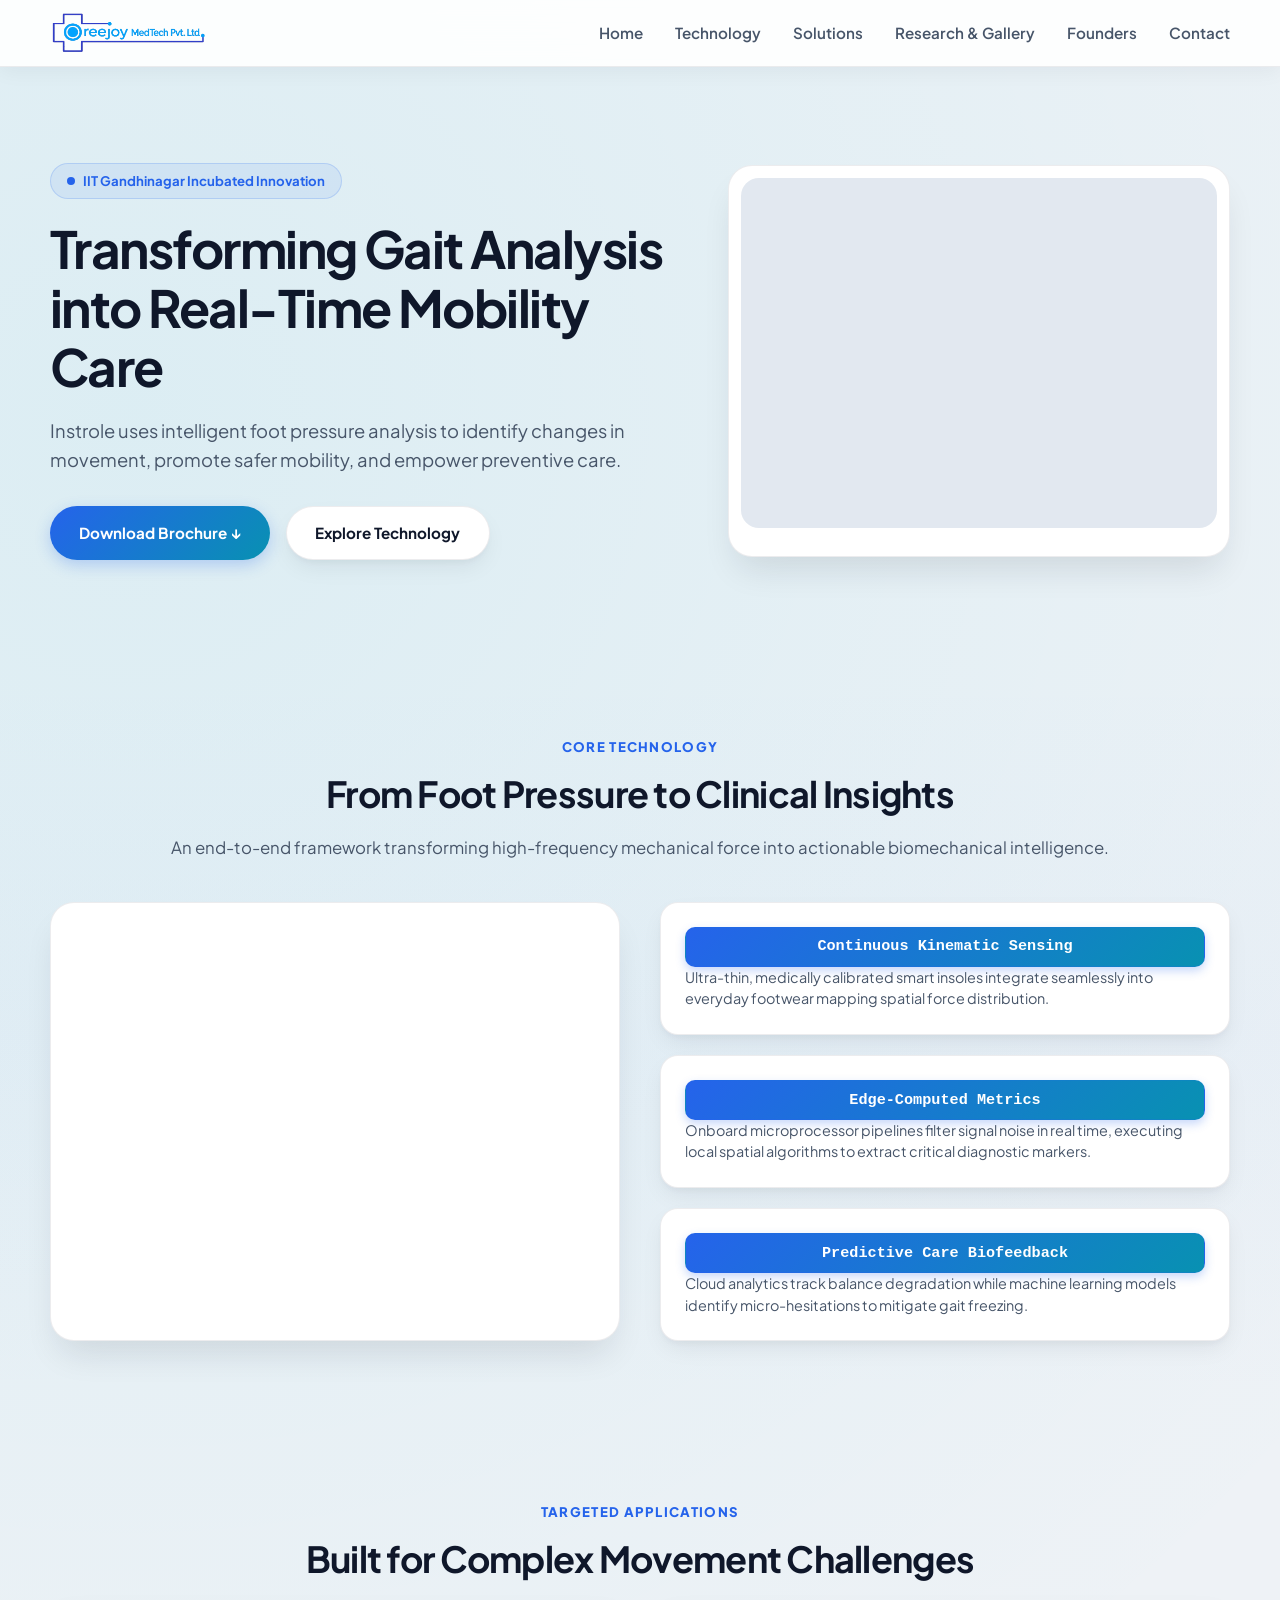
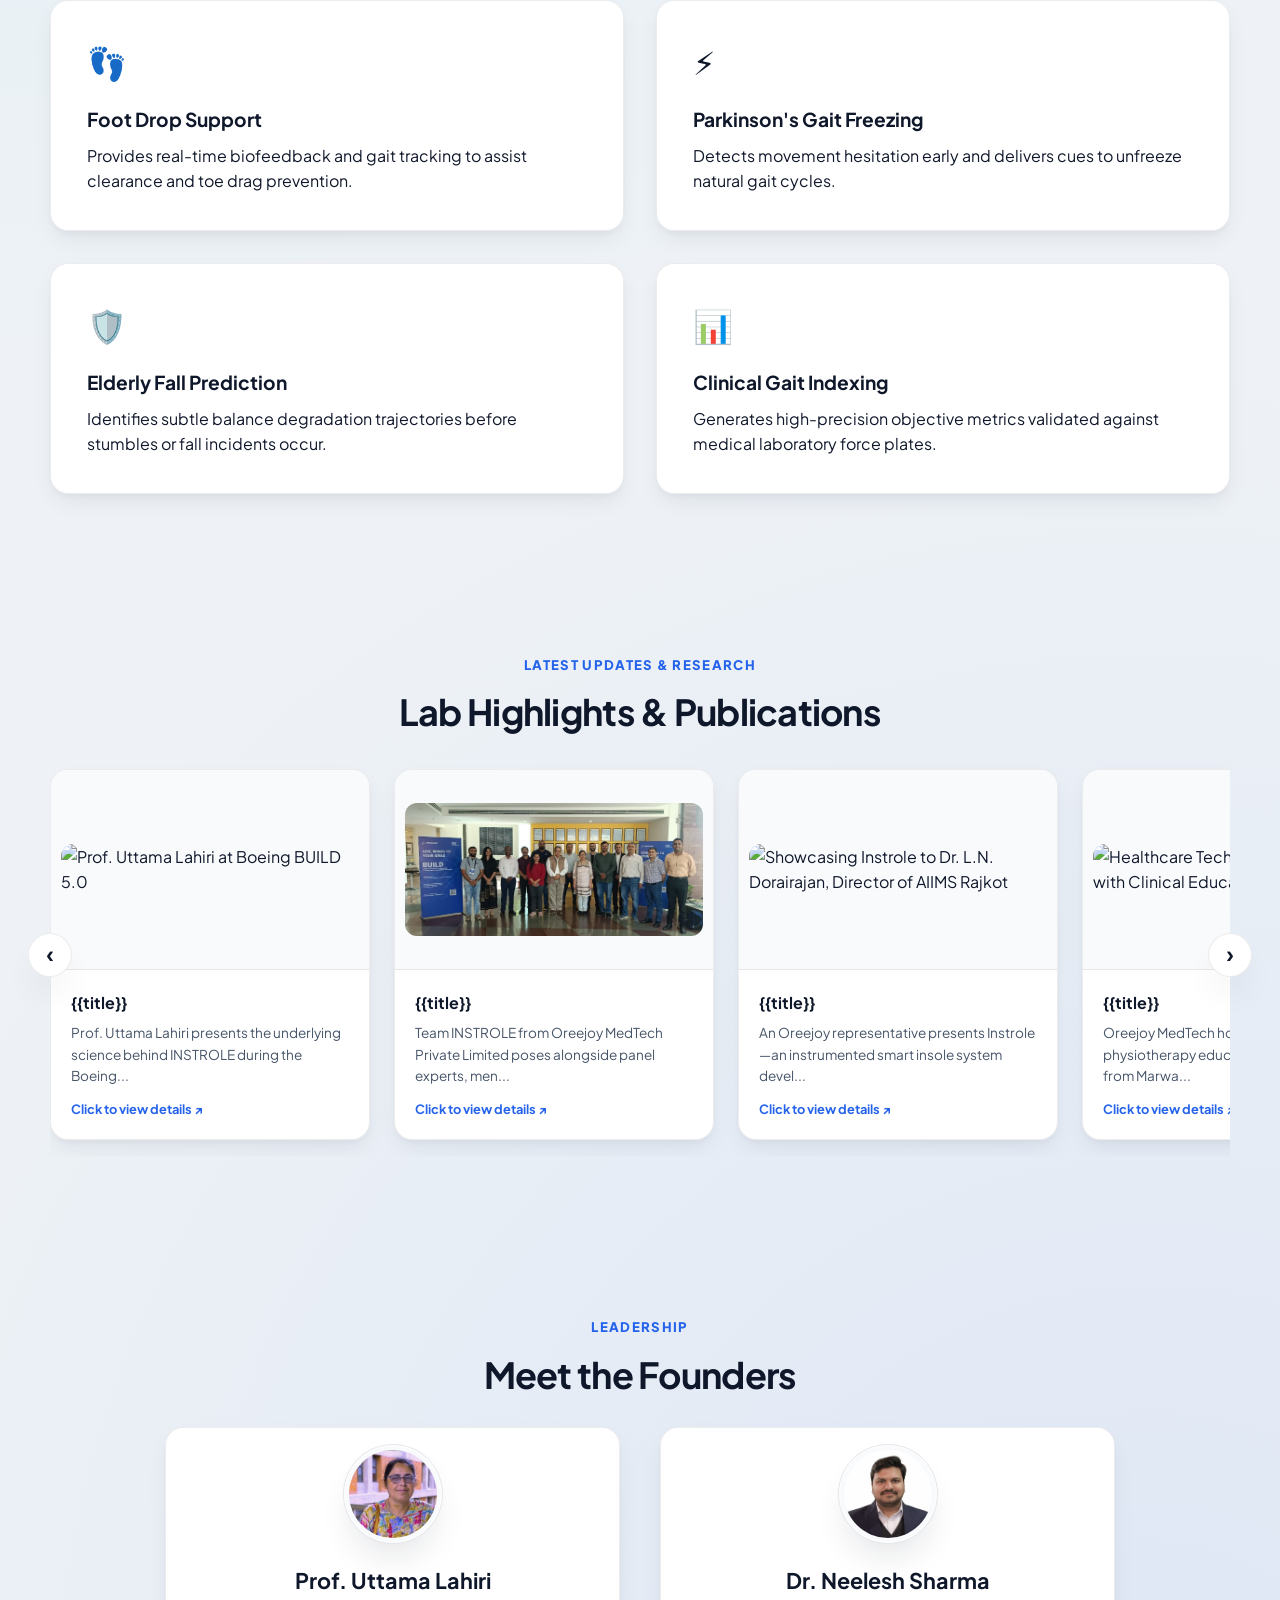
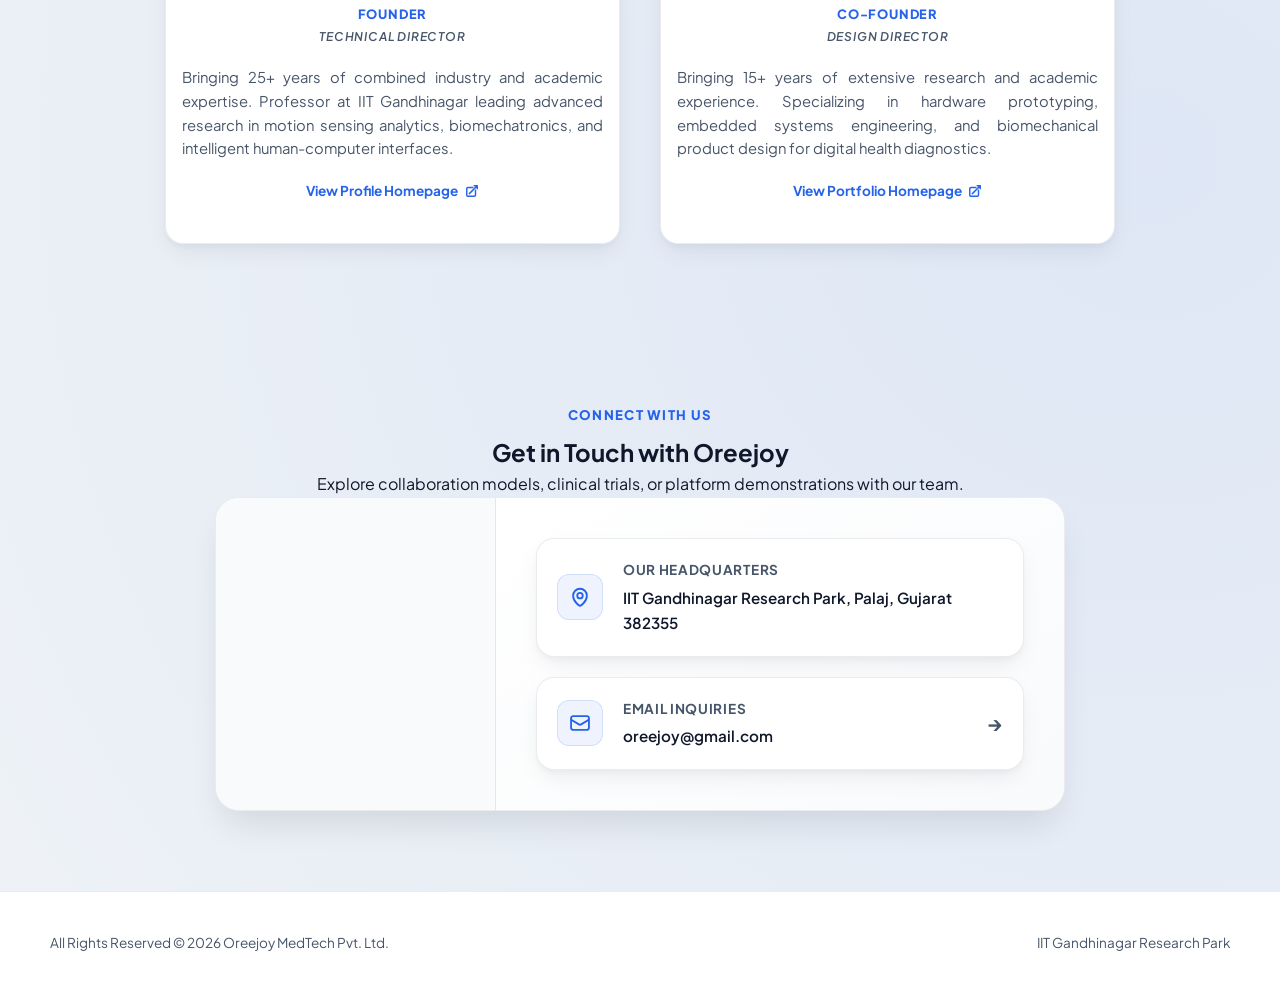
==== index.html @ 22fc9342 "Update index.html" ====
<!DOCTYPE html>
<html lang="en">
<head>
  <meta charset="UTF-8">
  <meta name="viewport" content="width=device-width, initial-scale=1.0">
  <title>Oreejoy | Instrole Gait Intelligence</title>
  <link rel="preconnect" href="https://fonts.googleapis.com">
  <link rel="preconnect" href="https://fonts.gstatic.com" crossorigin>
  <link href="https://fonts.googleapis.com/css2?family=Plus+Jakarta+Sans:wght@400;500;600;700;800&display=swap" rel="stylesheet">
  <link rel="stylesheet" href="styles.css">
</head>
<body>

  <!-- Header Section -->
<!-- Header Section -->
  <header class="site-header">
    <div class="container header-inner">
      <a href="#home" class="brand">
        <img src="assets/logo.png" alt="Oreejoy Logo" class="brand-logo">
      </a>
      
      <!-- Mobile Toggle Burger Button -->
      <button class="mobile-toggle" id="mobileMenuBtn" aria-label="Toggle Menu" aria-expanded="false" aria-controls="siteNav">
        <svg xmlns="http://www.w3.org/2000/svg" fill="none" viewBox="0 0 24 24" stroke="currentColor" stroke-width="2">
          <path stroke-linecap="round" stroke-linejoin="round" d="M4 6h16M4 12h16M4 18h16" />
        </svg>
      </button>

      <nav class="site-nav" id="siteNav" role="navigation" aria-label="Primary Navigation">
        <a href="#home">Home</a>
        <a href="#technology">Technology</a>
        <a href="#solutions">Solutions</a>
        <a href="#updates">Research & Gallery</a>
        <a href="#team">Founders</a>
        <a href="#contact">Contact</a>
      </nav>
    </div>
  </header>

  <!-- Mobile nav overlay (toggled via JS) -->
  <div class="mobile-nav-overlay" id="mobileNavOverlay" aria-hidden="true"></div>

  <main>
    <!-- Hero Section -->
    <section class="hero" id="home">
      <div class="container hero-grid">
        <div class="hero-copy">
          <div class="badge-pill">
            <span class="badge-dot"></span>
            IIT Gandhinagar Incubated Innovation
          </div>
          <h1>Transforming Gait Analysis into Real-Time Mobility Care</h1>
          <p class="hero-lead">Instrole uses intelligent foot pressure analysis to identify changes in movement, promote safer mobility, and empower preventive care.</p>
          
          <div class="hero-actions">
            <a href="doc.pdf" download class="button primary">Download Brochure ↓</a>
            <a href="#technology" class="button outline">Explore Technology</a>
          </div>
        </div>

        <!-- Dynamic Photo Rotator Viewport Container -->
        <div class="hero-media">
          <div class="photo-frame">
            <div class="photo-scroll" id="heroContainer">
              <!-- Components/photo-card.html will inject dynamically here -->
            </div>
            <div class="rotator-dots" id="rotatorDots"></div>
          </div>
        </div>
      </div>
    </section>

<!-- How It Works Section -->
<section class="section workflow-section" id="technology">
  <div class="container">
    <div class="section-header text-center">
      <span class="section-tag">Core Technology</span>
      <h2>From Foot Pressure to Clinical Insights</h2>
      <p class="section-lead">An end-to-end framework transforming high-frequency mechanical force into actionable biomechanical intelligence.</p>
    </div>

    <!-- Redesigned Grid to encompass both Video and Workflow Steps -->
    <div class="tech-showcase-grid">
      
      <!-- Left Column: Video Frame Container -->
      <div class="tech-video-frame">
        <video autoplay loop muted playsinline poster="assets/video-poster.jpg">
          <source src="assets/instrole-demo.mp4" type="video/mp4">
          Your browser does not support the video tag.
        </video>
      </div>

      <!-- Right Column: Clean Stacked Step Items -->
      <div class="workflow-stack">
        
        <!-- Step 1 -->
        <div class="workflow-card">
          <div class="workflow-visual-wrap">
            <div class="workflow-badge">Continuous Kinematic Sensing</div>
          </div>
          <div class="workflow-content">
            <p>Ultra-thin, medically calibrated smart insoles integrate seamlessly into everyday footwear mapping spatial force distribution.</p>
          </div>
        </div>

        <!-- Step 2 -->
        <div class="workflow-card">
          <div class="workflow-visual-wrap">
            <div class="workflow-badge">Edge-Computed Metrics</div>
          </div>
          <div class="workflow-content">
            <p>Onboard microprocessor pipelines filter signal noise in real time, executing local spatial algorithms to extract critical diagnostic markers.</p>
          </div>
        </div>

        <!-- Step 3 -->
        <div class="workflow-card">
          <div class="workflow-visual-wrap">
            <div class="workflow-badge">Predictive Care Biofeedback</div>
          </div>
          <div class="workflow-content">
            <p>Cloud analytics track balance degradation while machine learning models identify micro-hesitations to mitigate gait freezing.</p>
          </div>
        </div>

      </div>
    </div>
  </div>
</section>

    <!-- Solutions Grid -->
    <section class="section" id="solutions">
      <div class="container">
        <div class="section-header text-center">
          <span class="section-tag">Targeted Applications</span>
          <h2>Built for Complex Movement Challenges</h2>
        </div>
        <div class="solutions-grid">
          <div class="solution-card">
            <div class="icon-box">👣</div>
            <h3>Foot Drop Support</h3>
            <p>Provides real-time biofeedback and gait tracking to assist clearance and toe drag prevention.</p>
          </div>
          <div class="solution-card">
            <div class="icon-box">⚡</div>
            <h3>Parkinson's Gait Freezing</h3>
            <p>Detects movement hesitation early and delivers cues to unfreeze natural gait cycles.</p>
          </div>
          <div class="solution-card">
            <div class="icon-box">🛡️</div>
            <h3>Elderly Fall Prediction</h3>
            <p>Identifies subtle balance degradation trajectories before stumbles or fall incidents occur.</p>
          </div>
          <div class="solution-card">
            <div class="icon-box">📊</div>
            <h3>Clinical Gait Indexing</h3>
            <p>Generates high-precision objective metrics validated against medical laboratory force plates.</p>
          </div>
        </div>
      </div>
    </section>

    <!-- 4. Horizontally Scrollable Publications Gallery Section -->
    <section class="section" id="updates">
      <div class="container">
        <div class="section-header text-center">
          <span class="section-tag">Latest Updates & Research</span>
          <h2>Lab Highlights & Publications</h2>
        </div>

        <div class="gallery-wrapper">
          <button class="scroll-btn prev-btn" id="scrollPrev" aria-label="Scroll Left">‹</button>
          <div class="gallery-scroll-container" id="galleryContainer">
            <!-- Components/gallery-card.html will inject dynamically here -->
          </div>
          <button class="scroll-btn next-btn" id="scrollNext" aria-label="Scroll Right">›</button>
        </div>
      </div>
    </section>
    
    <!-- Founders Section (Static & Left Paragraph Justified Layout) -->
    <section class="section" id="team">
      <div class="container">
        <div class="section-header text-center">
          <span class="section-tag">Leadership</span>
          <h2>Meet the Founders</h2>
        </div>
        
        <div class="team-grid">
          <!-- Prof. Uttama Lahiri Profile -->
          <div class="team-profile-card">
            <div class="profile-main">
              <div class="avatar-frame">
                <img src="assets/founders/founder_1.jpeg" alt="Prof. Uttama Lahiri">
              </div>
              <h3>Prof. Uttama Lahiri</h3>
              <div class="role-group">
                <span class="role-main">Founder</span>
                <span class="role-sub">Technical Director</span>
              </div>
              <p class="bio">Bringing 25+ years of combined industry and academic expertise. Professor at IIT Gandhinagar leading advanced research in motion sensing analytics, biomechatronics, and intelligent human-computer interfaces.</p>
            </div>
            <div class="profile-footer">
              <a href="https://iitgn.ac.in/faculty/ee/fac-uttama" target="_blank" rel="noopener" class="profile-link-btn">
                <span>View Profile Homepage</span>
                <svg xmlns="http://www.w3.org/2000/svg" fill="none" viewBox="0 0 24 24" stroke-width="2.5" stroke="currentColor" class="link-icon">
                  <path stroke-linecap="round" stroke-linejoin="round" d="M13.5 6H5.25A2.25 2.25 0 0 0 3 8.25v10.5A2.25 2.25 0 0 0 5.25 21h10.5A2.25 2.25 0 0 0 18 18.75V10.5m-10.5 6L21 3m0 0h-5.25M21 3v5.25" />
                </svg>
              </a>
            </div>
          </div>

          <!-- Dr. Neelesh Sharma Profile -->
          <div class="team-profile-card">
            <div class="profile-main">
              <div class="avatar-frame">
                <img src="assets/founders/founder_2.jpeg" alt="Dr. Neelesh Sharma">
              </div>
              <h3>Dr. Neelesh Sharma</h3>
              <div class="role-group">
                <span class="role-main">Co-Founder</span>
                <span class="role-sub">Design Director</span>
              </div>
              <p class="bio">Bringing 15+ years of extensive research and academic experience. Specializing in hardware prototyping, embedded systems engineering, and biomechanical product design for digital health diagnostics.</p>
            </div>
            <div class="profile-footer">
              <a href="https://neelesh-ks.github.io/p/" target="_blank" rel="noopener" class="profile-link-btn">
                <span>View Portfolio Homepage</span>
                <svg xmlns="http://www.w3.org/2000/svg" fill="none" viewBox="0 0 24 24" stroke-width="2.5" stroke="currentColor" class="link-icon">
                  <path stroke-linecap="round" stroke-linejoin="round" d="M13.5 6H5.25A2.25 2.25 0 0 0 3 8.25v10.5A2.25 2.25 0 0 0 5.25 21h10.5A2.25 2.25 0 0 0 18 18.75V10.5m-10.5 6L21 3m0 0h-5.25M21 3v5.25" />
                </svg>
              </a>
            </div>
          </div>
        </div>
      </div>
    </section>
  
    <!-- Redesigned Contact Section -->
    <section class="section contact-section" id="contact">
      <div class="container">
        <div class="contact-header text-center">
          <span class="section-tag">Connect With Us</span>
          <h2>Get in Touch with Oreejoy</h2>
          <p class="contact-lead">Explore collaboration models, clinical trials, or platform demonstrations with our team.</p>
        </div>

        <div class="contact-card-redesign">
          <!-- Compact Interactive Map Component -->
          <div class="map-frame-compact">
            <iframe 
              src="https://www.google.com/maps/embed?pb=!1m18!1m12!1m3!1d916.8745812403612!2d72.69039958784848!3d23.21899879999999!2m3!1f0!2f0!3f0!3m2!1i1024!2i768!4f13.1!3m3!1m2!1s0x395c2b0020868837%3A0xa4ac17ff6379c001!2sIIT%20Gandhinagar%20Research%20Park!5e0!3m2!1sen!2sin!4v1710000000000!5m2!1sen!2sin" 
              allowfullscreen="" loading="lazy">
            </iframe>
          </div>

          <!-- Modern Connection Hub -->
          <div class="contact-hub">
            <!-- Location Card Info Group -->
            <div class="modern-chip">
              <div class="chip-icon-box">
                <svg xmlns="http://www.w3.org/2000/svg" fill="none" viewBox="0 0 24 24" stroke-width="2" stroke="currentColor">
                  <path stroke-linecap="round" stroke-linejoin="round" d="M15 10.5a3 3 0 1 1-6 0 3 3 0 0 1 6 0Z" />
                  <path stroke-linecap="round" stroke-linejoin="round" d="M19.5 10.5c0 7.142-7.5 11.25-7.5 11.25S4.5 17.642 4.5 10.5a7.5 7.5 0 1 1 15 0Z" />
                </svg>
              </div>
              <div class="chip-details">
                <strong>Our Headquarters</strong>
                <span>IIT Gandhinagar Research Park, Palaj, Gujarat 382355</span>
              </div>
            </div>

            <!-- Email Link Group -->
            <a href="mailto:oreejoy@gmail.com" class="modern-chip interactive">
              <div class="chip-icon-box">
                <svg xmlns="http://www.w3.org/2000/svg" fill="none" viewBox="0 0 24 24" stroke-width="2" stroke="currentColor">
                  <path stroke-linecap="round" stroke-linejoin="round" d="M21.75 6.75v10.5a2.25 2.25 0 0 1-2.25 2.25h-15a2.25 2.25 0 0 1-2.25-2.25V6.75m19.5 0A2.25 2.25 0 0 0 19.5 4.5h-15a2.25 2.25 0 0 0-2.25 2.25m19.5 0v.243a2.25 2.25 0 0 1-1.07 1.916l-7.5 4.615a2.25 2.25 0 0 1-2.36 0L3.32 8.91a2.25 2.25 0 0 1-1.07-1.916V6.75" />
                </svg>
              </div>
              <div class="chip-details">
                <strong>Email Inquiries</strong>
                <span>oreejoy@gmail.com</span>
              </div>
              <div class="action-arrow">→</div>
            </a>
          </div>
        </div>
      </div>
    </section>
  </main>

  <!-- Universal Floating Window Modal -->
  <div class="modal-overlay" id="galleryModal">
    <div class="modal-card">
      <button class="modal-close" id="modalClose">&times;</button>
      <div class="modal-img-wrapper">
        <img id="modalImg" src="" alt="Detail Image">
      </div>
      <div class="modal-body">
        <span class="modal-tag" id="modalTag">Highlight</span>
        <h3 id="modalTitle">Title</h3>
        <p id="modalDesc">Detailed description...</p>
      </div>
    </div>
  </div>

  <!-- Footer Section -->
  <footer class="site-footer">
    <div class="container footer-content">
      <p> All Rights Reserved © 2026 Oreejoy MedTech Pvt. Ltd.</p>
      <p>IIT Gandhinagar Research Park</p>
    </div>
  </footer>

  <script src="script.js?v=2"></script>
</body>
</html>
---- styles.css ----
:root {
  --primary: #2563eb;
  --primary-dark: #1d4ed8;
  --accent: #0891b2;
  
  --bg-main: #eef2f6;          
  --surface: #ffffff;          
  --surface-alt: #f8fafc;      
  --surface-border: rgba(15, 23, 42, 0.08); 
  
  --text-dark: #0f172a;
  --text-muted: #475569;
  
  --radius-sm: 12px;
  --radius-md: 18px;
  --radius-lg: 24px;
  
  --shadow-soft: 0 10px 25px -5px rgba(15, 23, 42, 0.08), 0 4px 6px -2px rgba(15, 23, 42, 0.04);
  --shadow-depth: 0 20px 35px -10px rgba(15, 23, 42, 0.12), 0 0 0 1px rgba(255, 255, 255, 0.9) inset;
  --shadow-hover: 0 25px 45px -12px rgba(37, 99, 235, 0.22);
}

* { 
  box-sizing: border-box; 
  margin: 0; 
  padding: 0; 
}

body {
  font-family: 'Plus Jakarta Sans', system-ui, -apple-system, sans-serif;
  background-color: var(--bg-main);
  color: var(--text-dark);
  line-height: 1.6;
  scroll-behavior: smooth;
  background-image: 
    radial-gradient(circle at 10% 10%, rgba(6, 182, 212, 0.08) 0%, transparent 40%),
    radial-gradient(circle at 90% 80%, rgba(37, 99, 235, 0.08) 0%, transparent 40%);
}

.container { 
  width: min(1180px, calc(100% - 3rem)); 
  margin: 0 auto; 
}

/* Header Elements */
.site-header {
  position: sticky; 
  top: 0; 
  z-index: 100;
  background: rgba(255, 255, 255, 0.9);
  backdrop-filter: blur(16px);
  border-bottom: 1px solid var(--surface-border);
  box-shadow: 0 4px 20px rgba(15, 23, 42, 0.05);
}

.header-inner { 
  display: flex; 
  align-items: center; 
  justify-content: space-between; 
  padding: 0.75rem 0; 
}

.brand { 
  display: flex; 
  align-items: center; 
}

.brand-logo { 
  height: 42px; 
  width: auto; 
}

.site-nav { 
  display: flex; 
  gap: 2rem; 
}

.site-nav a { 
  text-decoration: none; 
  color: var(--text-muted); 
  font-weight: 600; 
  font-size: 0.95rem; 
  transition: color 0.2s; 
  padding: 0.5rem 0;
}

.site-nav a:hover { 
  color: var(--primary); 
}

/* Mobile Toggle Button */
.mobile-toggle {
  display: none;
  background: transparent;
  border: none;
  padding: 8px;
  cursor: pointer;
  color: var(--text-dark);
}

/* Mobile nav overlay that dims the page when nav is open */
.mobile-nav-overlay {
  display: none;
}
.mobile-nav-overlay.active {
  display: block;
  position: fixed;
  inset: 0;
  background: rgba(15, 23, 42, 0.45);
  z-index: 1400;
}

/* Mobile nav open state */
.site-nav.mobile-open {
  display: flex !important;
  flex-direction: column;
  position: fixed;
  top: 0;
  right: 0;
  height: 100vh;
  width: min(420px, 86%);
  background: var(--surface);
  padding: 2.5rem 1.5rem;
  gap: 1rem;
  box-shadow: 0 30px 60px rgba(0,0,0,0.18);
  z-index: 1500;
}

/* Make nav links large and tappable in mobile open state */
.site-nav.mobile-open a { 
  font-size: 1.05rem; 
  padding: 0.6rem 0; 
}

/* Buttons */
.button {
  display: inline-flex; 
  align-items: center; 
  justify-content: center; 
  gap: 0.5rem;
  padding: 0.85rem 1.8rem; 
  border-radius: 99px; 
  font-weight: 700; 
  font-size: 0.95rem;
  text-decoration: none; 
  transition: all 0.25s ease; 
  cursor: pointer; 
  border: none;
}

.button.primary { 
  background: linear-gradient(135deg, var(--primary), var(--accent)); 
  color: #fff; 
  box-shadow: 0 5px 15px rgba(37, 99, 235, 0.25); 
}

.button.primary:hover { 
  transform: translateY(-2px); 
  box-shadow: 0 14px 30px rgba(37, 99, 235, 0.35); 
}

.button.outline { 
  background: var(--surface); 
  border: 1px solid var(--surface-border); 
  color: var(--text-dark); 
  box-shadow: var(--shadow-soft); 
}

.button.outline:hover { 
  border-color: var(--primary); 
  transform: translateY(-2px); 
}

/* Hero Section */
.hero { 
  padding: 6rem 0; 
}

.hero-grid { 
  display: grid; 
  grid-template-columns: 1.1fr 0.9fr; 
  gap: 4rem; 
  align-items: center; 
}

.badge-pill {
  display: inline-flex; 
  align-items: center; 
  gap: 0.5rem;
  background: rgba(37, 99, 235, 0.08); 
  border: 1px solid rgba(37, 99, 235, 0.18);
  color: var(--primary); 
  padding: 0.4rem 1rem; 
  border-radius: 99px; 
  font-size: 0.825rem; 
  font-weight: 700; 
  margin-bottom: 1.25rem;
}

.badge-dot { 
  width: 8px; 
  height: 8px; 
  background: var(--primary); 
  border-radius: 50%; 
}

.hero h1 { 
  font-size: clamp(2.4rem, 4vw, 3.6rem); 
  line-height: 1.15; 
  letter-spacing: -0.03em; 
  margin-bottom: 1.25rem; 
}

.hero-lead { 
  font-size: 1.15rem; 
  color: var(--text-muted); 
  margin-bottom: 2rem; 
}

.hero-actions { 
  display: flex; 
  gap: 1rem; 
}

/* Rotator Banner Viewport */
.hero-media { 
  position: relative; 
}

.photo-frame {
  padding: 12px; 
  background: var(--surface);
  border-radius: var(--radius-lg); 
  border: 1px solid var(--surface-border);
  box-shadow: var(--shadow-depth); 
  position: relative;
}

.photo-scroll { 
  height: 350px; 
  position: relative; 
  border-radius: var(--radius-md); 
  overflow: hidden; 
  background: #e2e8f0; 
}

.photo-card { 
  position: absolute; 
  inset: 0; 
  opacity: 0; 
  transition: opacity 0.8s ease; 
  display: flex; 
  align-items: center; 
  justify-content: center; 
  padding: 10px; 
  cursor: pointer; 
  pointer-events: none;
}

.photo-card.active { 
  opacity: 1; 
  pointer-events: auto; 
}

.photo-card img { 
  max-width: 100%; 
  max-height: 100%; 
  object-fit: contain; 
  border-radius: var(--radius-sm); 
  transition: transform 0.3s ease; 
}

.photo-card:hover img { 
  transform: scale(1.02); 
}

.rotator-dots { 
  display: flex; 
  justify-content: center; 
  gap: 0.5rem; 
  margin-top: 1rem; 
}

.rotator-dot {
  width: 10px; 
  height: 10px; 
  border-radius: 50%; 
  background: #94a3b8; 
  cursor: pointer; 
  transition: all 0.3s ease;
}

.rotator-dot.active { 
  background: var(--primary); 
  width: 24px; 
  border-radius: 99px; 
}

/* Global Section Scaffolding */
.section { 
  padding: 5rem 0; 
  scroll-margin-top: 20px; 
}

.section-tag { 
  color: var(--primary); 
  font-size: 0.825rem; 
  font-weight: 800; 
  text-transform: uppercase; 
  letter-spacing: 0.1em; 
  display: block; 
  margin-bottom: 0.5rem; 
}

.section-header h2 { 
  font-size: 2.25rem; 
  letter-spacing: -0.02em; 
  margin-bottom: 0.75rem; 
}

.text-center { 
  text-align: center; 
}

.section-lead {
  margin: 0 auto 2.5rem; 
  color: var(--text-muted);
  font-size: 1.05rem;
}

/* Technology Showcase Workflow Section */
.workflow-section {
  background: linear-gradient(180deg, transparent, rgba(37, 99, 235, 0.02) 50%, transparent);
}

.tech-showcase-grid {
  display: grid;
  grid-template-columns: 1fr 1fr;
  gap: 2.5rem;
  align-items: stretch;
}

.tech-video-frame {
  position: relative;
  width: 100%;
  height: 100%;
  background: var(--surface);
  border: 1px solid var(--surface-border);
  border-radius: var(--radius-lg);
  box-shadow: var(--shadow-depth);
  overflow: hidden;
  padding: 12px; 
}

.tech-video-frame video {
  width: 100%;
  height: 100%;
  object-fit: cover;
  border-radius: var(--radius-md);
  display: block;
}

.workflow-stack {
  display: flex;
  flex-direction: column;
  gap: 1.25rem; 
}

.workflow-card {
  background: var(--surface);
  padding: 1.5rem; 
  border-radius: var(--radius-md);
  border: 1px solid var(--surface-border);
  box-shadow: var(--shadow-soft);

}

.workflow-card:hover {
  transform: translateY(-3px);
  border-color: rgba(37, 99, 235, 0.35);
  box-shadow: 
    0 15px 30px -10px rgba(15, 23, 42, 0.08), 
    0 0 0 1px rgba(37, 99, 235, 0.05) inset;
}

.workflow-badge {
  height: 40px;
  border-radius: 10px;
  background: linear-gradient(135deg, var(--primary), var(--accent));
  border: 1px solid rgba(37, 99, 235, 0.2);
  color: #ffffff;
  display: flex;
  align-items: center;
  justify-content: center;
  font-weight: 800;
  font-size: 0.95rem;
  font-family: monospace, sans-serif;
  flex-shrink: 0;
  box-shadow: 0 4px 10px rgba(37, 99, 235, 0.25);

}

.workflow-card:hover .workflow-badge {
  background: linear-gradient(135deg, var(--primary), var(--accent));
  border-color: transparent;
  box-shadow: 0 4px 10px rgba(37, 99, 235, 0.25);
}

.workflow-content {
  display: flex;
  flex-direction: column;
  gap: 0.35rem;
}

.workflow-card h3 {
  font-size: 1.1rem; 
  font-weight: 700;
  color: var(--text-dark);
  letter-spacing: -0.01em;
}

.workflow-card p {
  font-size: 0.9rem; 
  color: var(--text-muted);
  line-height: 1.5;
}

/* Solutions Grid */
.solutions-grid { 
  display: grid; 
  grid-template-columns: repeat(2, 1fr); 
  gap: 2rem; 
}

.solution-card {
  background: var(--surface); 
  padding: 2.25rem; 
  border-radius: var(--radius-md);
  border: 1px solid var(--surface-border); 
  box-shadow: var(--shadow-soft); 
  transition: all 0.3s ease;
}

.solution-card:hover { 
  transform: translateY(-6px); 
  box-shadow: var(--shadow-hover); 
  border-color: rgba(37, 99, 235, 0.3); 
}

.solution-card h3 {
  margin-bottom: 0.5rem;
  font-size: 1.2rem;
}

.icon-box { 
  font-size: 2rem; 
  margin-bottom: 1rem; 
}

/* Gallery Component */
.gallery-wrapper { 
  position: relative; 
  display: flex; 
  align-items: center; 
}

.gallery-scroll-container {
  display: flex; 
  gap: 1.5rem; 
  overflow-x: auto; 
  padding: 1rem 0.25rem;
  scroll-snap-type: x mandatory; 
  scroll-behavior: smooth; 
  scrollbar-width: none;
}

.gallery-scroll-container::-webkit-scrollbar { 
  display: none; 
}

.scroll-btn {
  position: absolute; 
  top: 50%; 
  transform: translateY(-50%); 
  width: 44px; 
  height: 44px;
  border-radius: 50%; 
  background: var(--surface); 
  border: 1px solid var(--surface-border);
  box-shadow: var(--shadow-depth); 
  color: var(--text-dark); 
  font-size: 1.5rem; 
  font-weight: 700;
  cursor: pointer; 
  z-index: 10; 
  display: flex; 
  align-items: center; 
  justify-content: center; 
  transition: all 0.2s ease;
}

.scroll-btn:hover { 
  background: var(--primary); 
  color: #fff; 
  border-color: var(--primary); 
}

.prev-btn { left: -22px; }
.next-btn { right: -22px; }

.gallery-card {
  min-width: 300px; 
  max-width: 320px; 
  flex: 0 0 auto; 
  scroll-snap-align: start;
  background: var(--surface); 
  border-radius: var(--radius-md); 
  overflow: hidden;
  border: 1px solid var(--surface-border); 
  box-shadow: var(--shadow-soft);
  transition: all 0.3s cubic-bezier(0.16, 1, 0.3, 1); 
  cursor: pointer;
}

.gallery-card:hover { 
  transform: translateY(-6px); 
  box-shadow: var(--shadow-hover); 
  border-color: rgba(37, 99, 235, 0.3); 
}

.gallery-img-container { 
  height: 200px; 
  padding: 10px; 
  background: var(--surface-alt); 
  border-bottom: 1px solid var(--surface-border); 
  display: flex; 
  align-items: center; 
  justify-content: center; 
}

.gallery-img-container img { 
  max-width: 100%; 
  max-height: 100%; 
  object-fit: contain; 
  border-radius: var(--radius-sm); 
}

.gallery-info { 
  padding: 1.25rem; 
}

.gallery-info h4 { 
  font-size: 1rem; 
  margin-bottom: 0.4rem; 
  color: var(--text-dark); 
}

.gallery-info p { 
  font-size: 0.85rem; 
  color: var(--text-muted); 
}

.click-hint { 
  display: block; 
  margin-top: 0.75rem; 
  font-size: 0.8rem; 
  font-weight: 700; 
  color: var(--primary); 
}

/* Modals */
.modal-overlay {
  position: fixed; 
  inset: 0; 
  z-index: 1000; 
  background: rgba(15, 23, 42, 0.6);
  backdrop-filter: blur(8px); 
  display: flex; 
  align-items: center; 
  justify-content: center;
  padding: 1.5rem; 
  opacity: 0; 
  pointer-events: none; 
  transition: opacity 0.3s ease;
}

.modal-overlay.active { 
  opacity: 1; 
  pointer-events: auto; 
}

.modal-card {
  background: var(--surface); 
  border-radius: var(--radius-lg); 
  max-width: 650px; 
  width: 100%;
  border: 1px solid var(--surface-border); 
  box-shadow: 0 30px 60px rgba(0, 0, 0, 0.25);
  overflow: hidden; 
  position: relative; 
  transform: translateY(20px); 
  transition: transform 0.3s cubic-bezier(0.16, 1, 0.3, 1);
}

.modal-overlay.active .modal-card { 
  transform: translateY(0); 
}

.modal-close { 
  position: absolute; 
  top: 1rem; 
  right: 1rem; 
  width: 36px; 
  height: 36px; 
  border-radius: 50%; 
  background: var(--surface-alt); 
  border: 1px solid var(--surface-border); 
  font-size: 1.25rem; 
  cursor: pointer; 
  display: flex; 
  align-items: center; 
  justify-content: center; 
  z-index: 10; 
}

.modal-img-wrapper { 
  height: 300px; 
  background: var(--surface-alt); 
  padding: 1rem; 
  display: flex; 
  align-items: center; 
  justify-content: center; 
  border-bottom: 1px solid var(--surface-border); 
}

.modal-img-wrapper img { 
  max-width: 100%; 
  max-height: 100%; 
  object-fit: contain; 
  border-radius: var(--radius-sm); 
}

.modal-body { 
  padding: 1.75rem; 
}

.modal-body h3 { 
  font-size: 1.4rem; 
  margin-bottom: 0.5rem; 
}

.modal-tag { 
  display: inline-block; 
  background: rgba(37, 99, 235, 0.1); 
  color: var(--primary); 
  font-size: 0.75rem; 
  font-weight: 800; 
  padding: 0.25rem 0.75rem; 
  border-radius: 99px; 
  margin-bottom: 1rem; 
  text-transform: uppercase; 
}

/* Founders / Team Section */
.team-grid { 
  display: grid; 
  grid-template-columns: 1fr 1fr; 
  gap: 2.5rem; 
  margin-top: 1.5rem; 
  max-width: 950px; 
  margin-left: auto; 
  margin-right: auto;
}

.team-profile-card {
  background: var(--surface); 
  border-radius: var(--radius-md); 
  border: 1px solid var(--surface-border); 
  box-shadow: var(--shadow-soft); 
  display: flex; 
  flex-direction: column;
  justify-content: space-between; 
  transition: all 0.3s cubic-bezier(0.16, 1, 0.3, 1); 
  overflow: hidden; 
  height: 100%;
}

.team-profile-card:hover { 
  transform: translateY(-6px); 
  box-shadow: var(--shadow-hover); 
  border-color: rgba(37, 99, 235, 0.3); 
}

.profile-main { 
  padding: 1rem 1rem 1rem; 
  text-align: center; 
  display: flex; 
  flex-direction: column; 
  align-items: center; 
}

.avatar-frame {
  width: 100px; 
  height: 100px; 
  margin: 0 0 1.25rem 0; 
  padding: 5px;
  background: var(--surface-alt); 
  border: 1px solid var(--surface-border); 
  border-radius: 50%; 
  box-shadow: var(--shadow-depth);
}

.avatar-frame img { 
  width: 100%; 
  height: 100%; 
  border-radius: 50%; 
  object-fit: cover; 
}

.profile-main h3 { 
  font-size: 1.35rem; 
  color: var(--text-dark); 
  margin-bottom: 0.35rem; 
  font-weight: 700; 
}

.role-group { 
  display: flex; 
  flex-direction: column; 
  gap: 0.15rem; 
  margin-bottom: 1.25rem; 
  text-transform: uppercase; 
  letter-spacing: 0.05em; 
}

.role-main { 
  color: var(--primary); 
  font-weight: 800; 
  font-size: 0.8rem; 
  display: block; 
}

.role-sub { 
  color: var(--text-muted); 
  font-weight: 600; 
  font-size: 0.75rem; 
  font-style: italic; 
  display: block; 
}

.profile-main .bio { 
  font-size: 0.925rem; 
  color: var(--text-muted); 
  line-height: 1.6; 
  text-align: justify; 
}

.profile-footer { 
  padding: 0 2rem 2.5rem; 
  text-align: center; 
  background: transparent; 
}

.profile-link-btn { 
  display: inline-flex; 
  align-items: center; 
  justify-content: center; 
  gap: 0.4rem; 
  text-decoration: none; 
  font-size: 0.85rem; 
  font-weight: 700; 
  color: var(--primary); 
  transition: color 0.2s ease; 
}

.profile-link-btn:hover { 
  color: var(--primary-dark); 
}

.link-icon { 
  width: 14px; 
  height: 14px; 
  transition: transform 0.2s ease; 
}

.profile-link-btn:hover .link-icon { 
  transform: translate(2px, -2px); 
}

/* Contact Section */
.contact-card-redesign {
  background: var(--surface); 
  border-radius: var(--radius-lg); 
  border: 1px solid var(--surface-border);
  box-shadow: var(--shadow-depth); 
  max-width: 850px; 
  margin: 0 auto; 
  overflow: hidden;
  display: grid; 
  grid-template-columns: 280px 1fr; 
  align-items: stretch; 
}

.map-frame-compact { 
  width: 100%; 
  height: 100%; 
  background: var(--surface-alt); 
  border-right: 1px solid var(--surface-border); 
}

.map-frame-compact iframe { 
  width: 100%; 
  height: 100%; 
  border: none; 
  display: block; 
}

.contact-hub { 
  padding: 2.5rem; 
  display: flex; 
  flex-direction: column; 
  justify-content: center; 
  gap: 1.25rem; 
  background: linear-gradient(145deg, var(--surface), var(--surface-alt)); 
}

.modern-chip { 
  display: flex; 
  align-items: center; 
  gap: 1.25rem; 
  background: var(--surface); 
  border: 1px solid var(--surface-border); 
  padding: 1.25rem; 
  border-radius: var(--radius-md); 
  box-shadow: var(--shadow-soft); 
  text-decoration: none; 
  color: inherit; 
  transition: all 0.3s cubic-bezier(0.16, 1, 0.3, 1); 
}

.modern-chip.interactive:hover { 
  transform: translateY(-4px); 
  border-color: var(--primary); 
  box-shadow: var(--shadow-hover); 
}

.chip-icon-box { 
  width: 46px; 
  height: 46px; 
  border-radius: 12px; 
  background: rgba(37, 99, 235, 0.08); 
  border: 1px solid rgba(37, 99, 235, 0.15); 
  color: var(--primary); 
  display: flex; 
  align-items: center; 
  justify-content: center; 
  flex-shrink: 0; 
}

.chip-icon-box svg { 
  width: 22px; 
  height: 22px; 
}

.chip-details { 
  flex-grow: 1; 
}

.chip-details strong { 
  display: block; 
  font-size: 0.85rem; 
  color: var(--text-muted); 
  text-transform: uppercase; 
  letter-spacing: 0.05em; 
  margin-bottom: 0.25rem; 
}

.chip-details span { 
  font-size: 0.95rem; 
  font-weight: 600; 
  color: var(--text-dark); 
}

.action-arrow { 
  font-size: 1.25rem; 
  color: var(--text-muted); 
  transition: transform 0.25s ease, color 0.25s ease; 
  font-weight: 700; 
}

.modern-chip.interactive:hover .action-arrow { 
  transform: translateX(4px); 
  color: var(--primary); 
}

/* Global Responsive Viewports */
@media (max-width: 991px) {
  .tech-showcase-grid {
    grid-template-columns: 1fr;
    gap: 2rem;
  }
  .tech-video-frame {
    height: 350px;
  }
}

@media (max-width: 950px) {
  .team-grid { 
    grid-template-columns: 1fr; 
    max-width: 480px; 
  }
}

@media (max-width: 900px) {
  .hero-grid, .solutions-grid { 
    grid-template-columns: 1fr; 
  }
  .site-nav { 
    display: none; 
  }
  .contact-card-redesign { 
    grid-template-columns: 1fr; 
  }
  .map-frame-compact { 
    height: 200px; 
    border-right: none; 
    border-bottom: 1px solid var(--surface-border); 
  }
  .contact-hub { 
    padding: 2rem 1.5rem; 
  }
}

/* Footer Section */
.site-footer { 
  padding: 2.5rem 0; 
  border-top: 1px solid var(--surface-border); 
  color: var(--text-muted); 
  font-size: 0.85rem; 
  background: var(--surface); 
}

.footer-content { 
  display: flex; 
  justify-content: space-between; 
}

@media (max-width: 480px) {
  .footer-content { 
    flex-direction: column; 
    text-align: center; 
    gap: 0.5rem; 
  }
}

@media (max-width: 900px) {
  .mobile-toggle { display: block; }
}
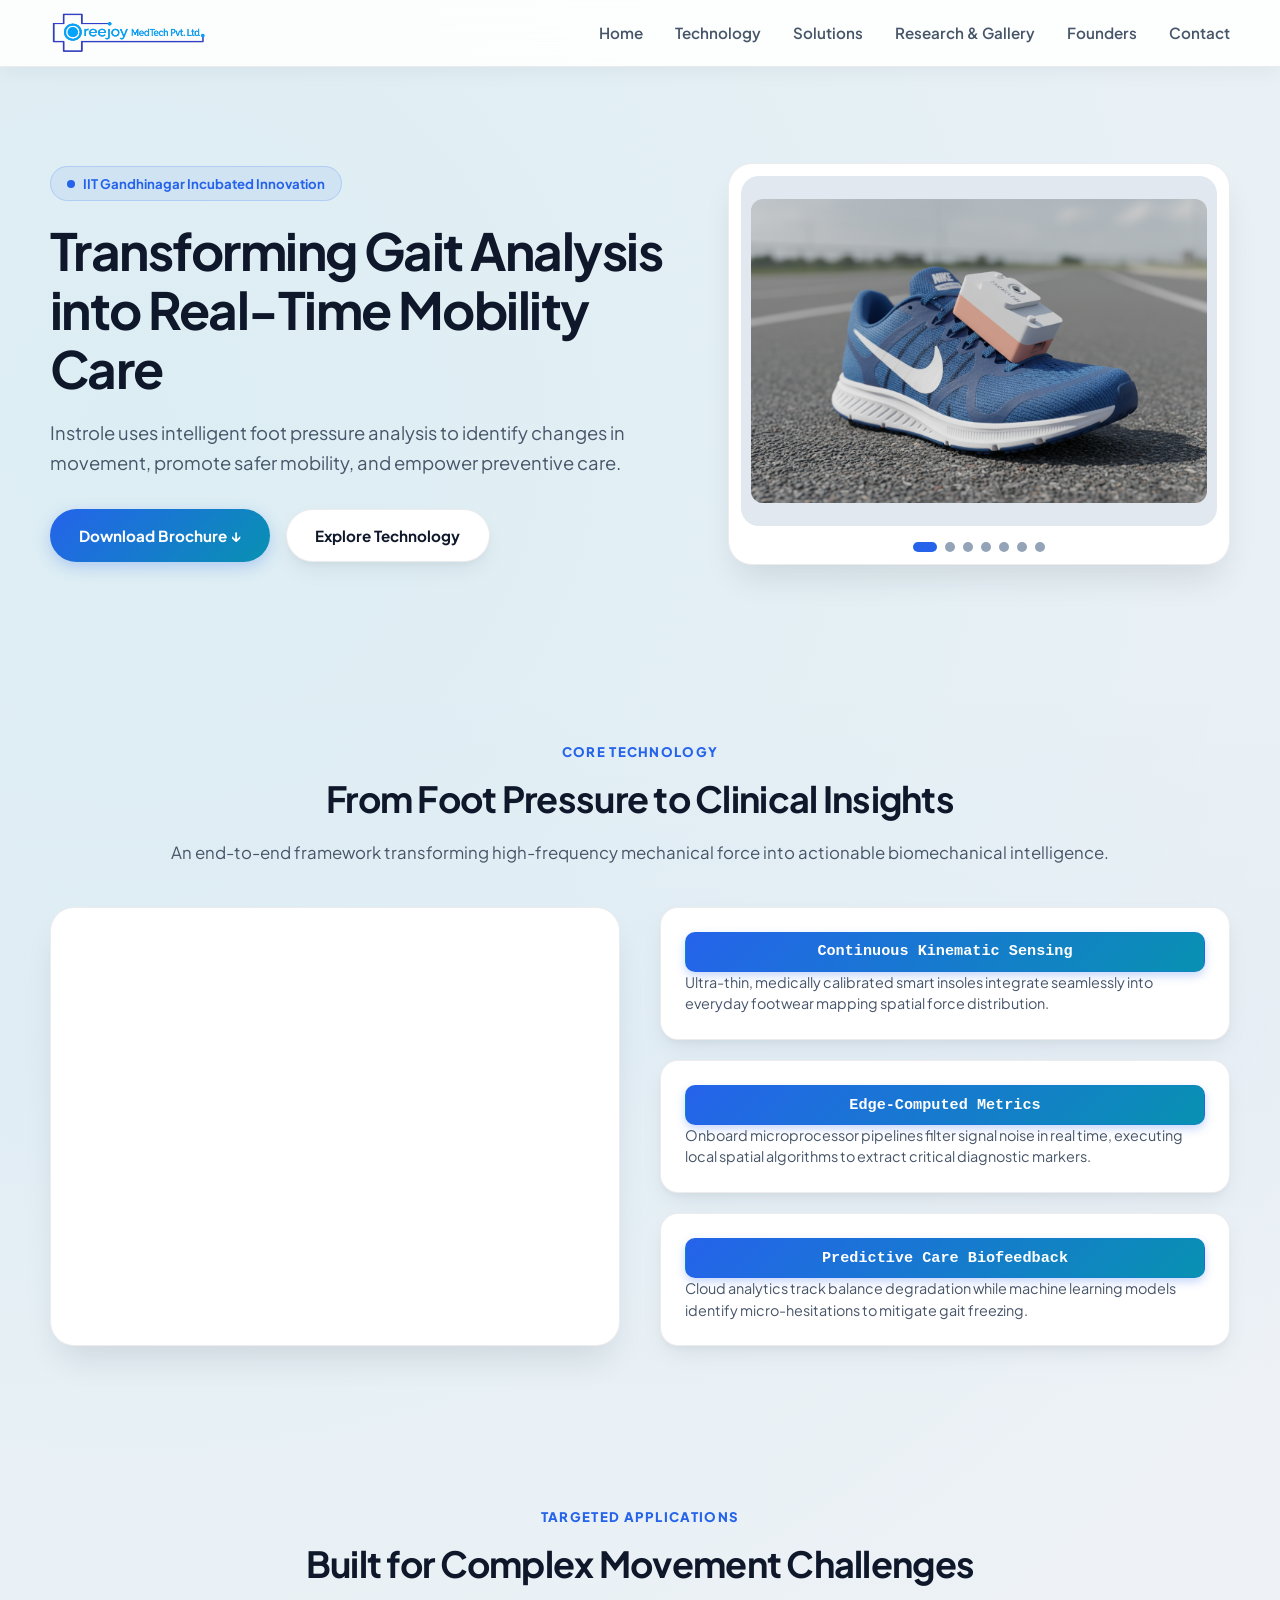
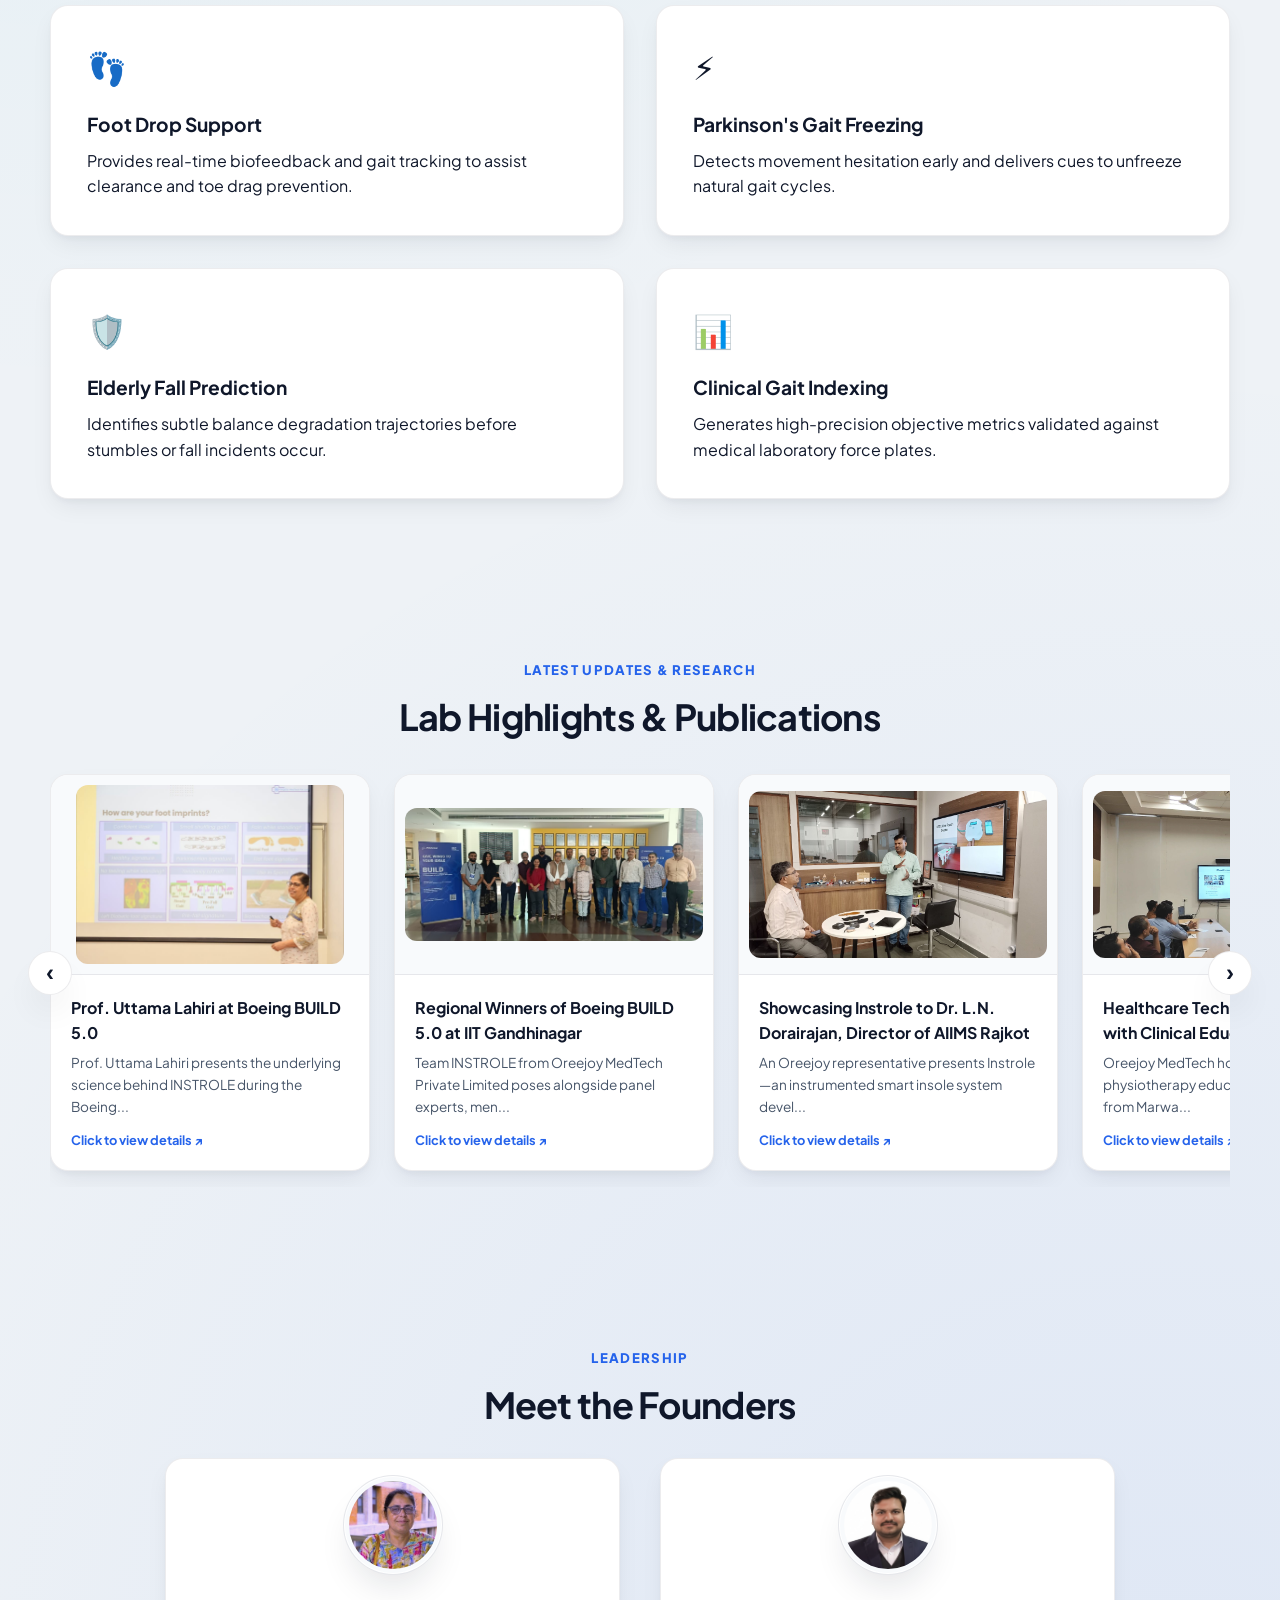
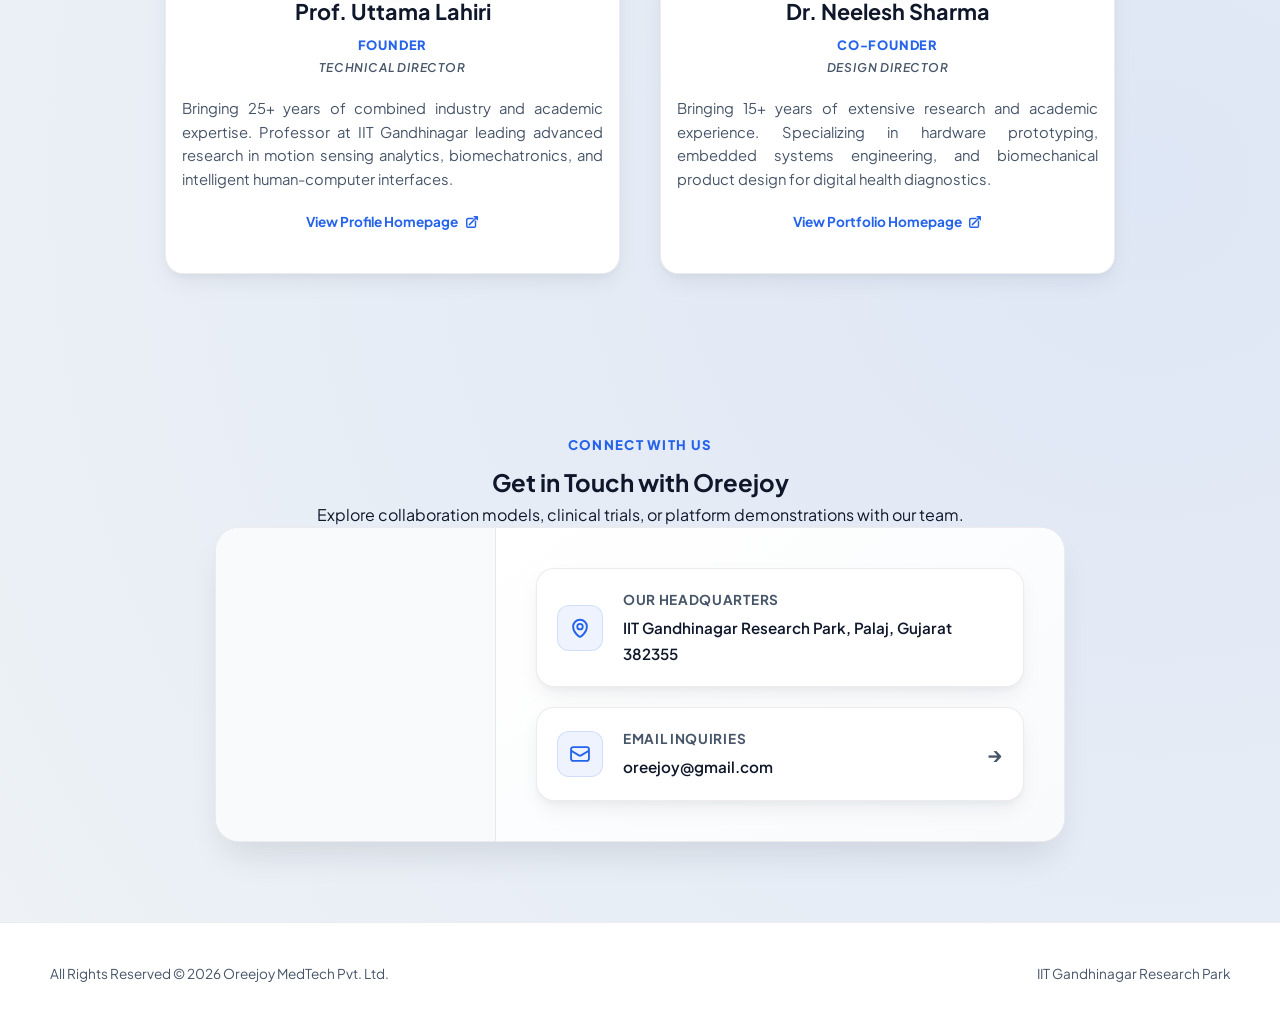
==== commit 427554f2: "Fix gallery title rendering and add cache-busting for dynamic fetches" ====
--- a/index.html
+++ b/index.html
@@ -314,4 +314,4 @@
 
   <script src="script.js?v=2"></script>
 </body>
-</html>
+</html>
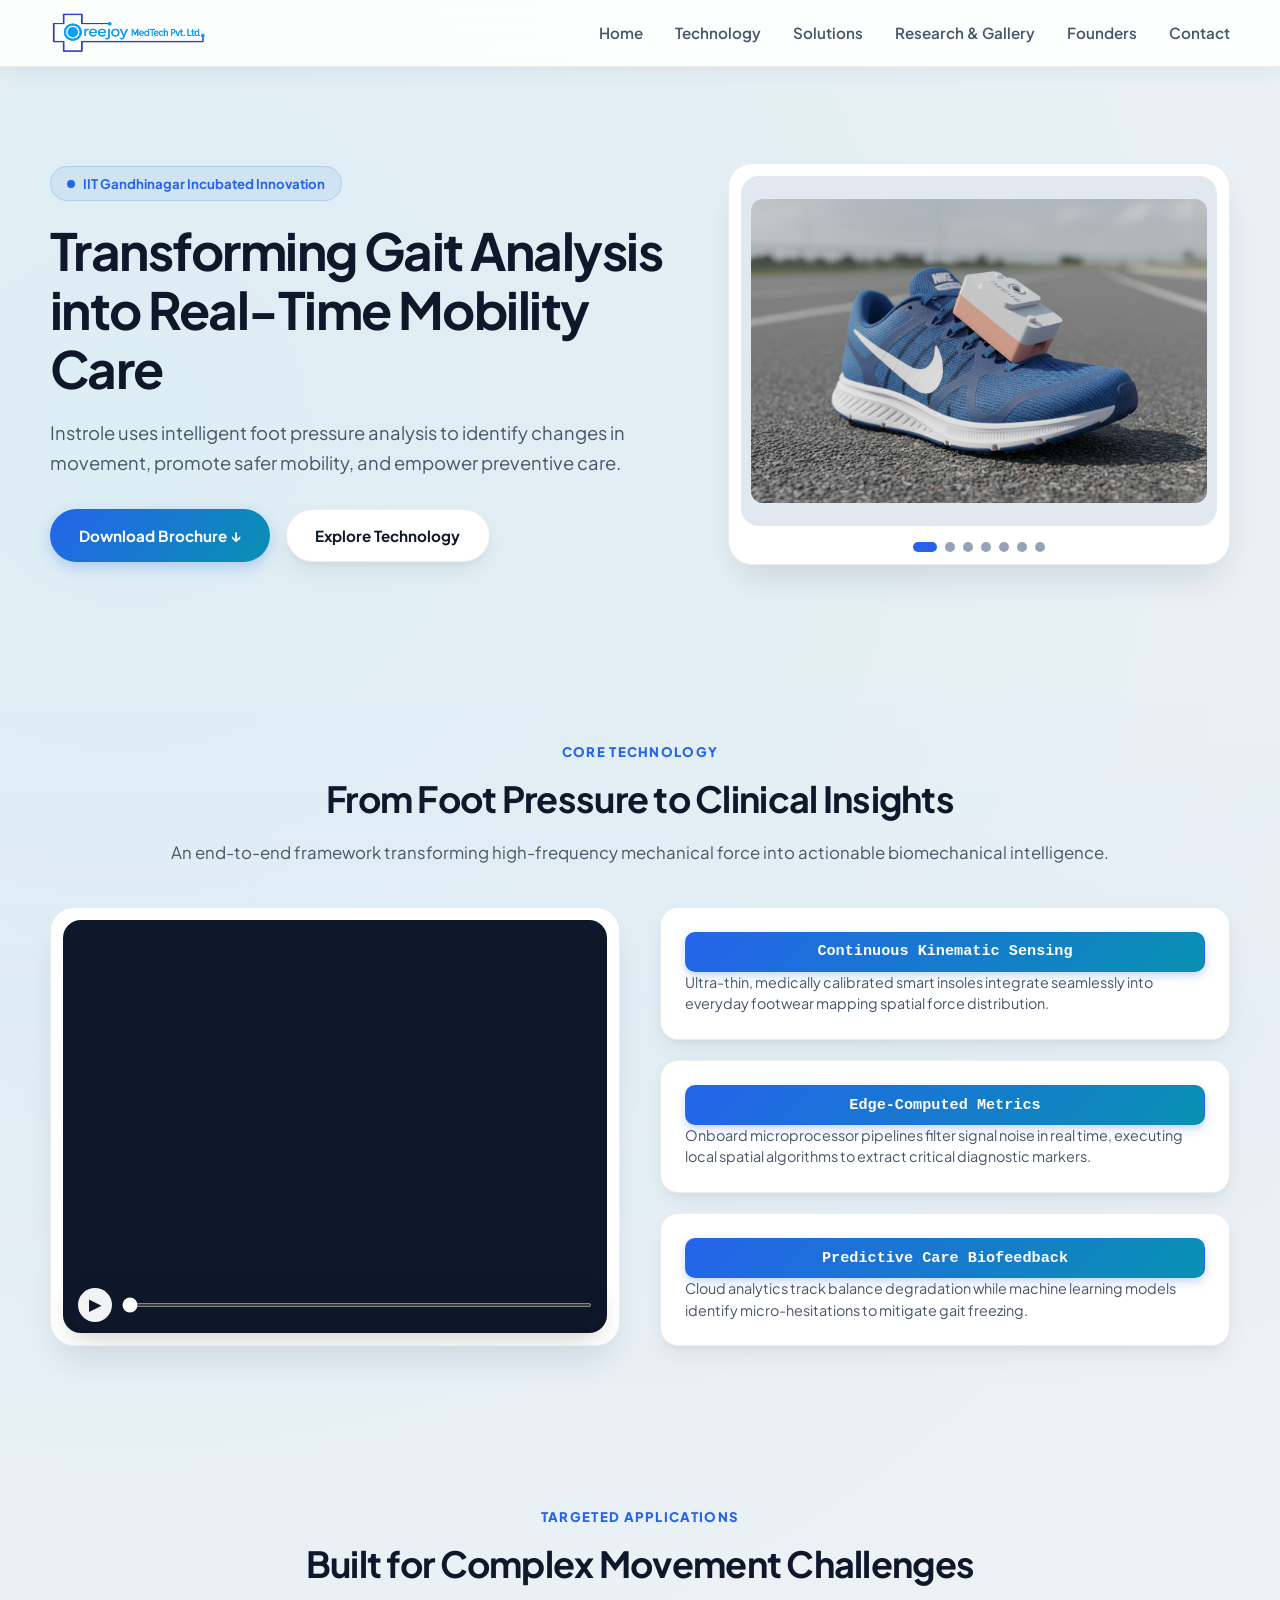
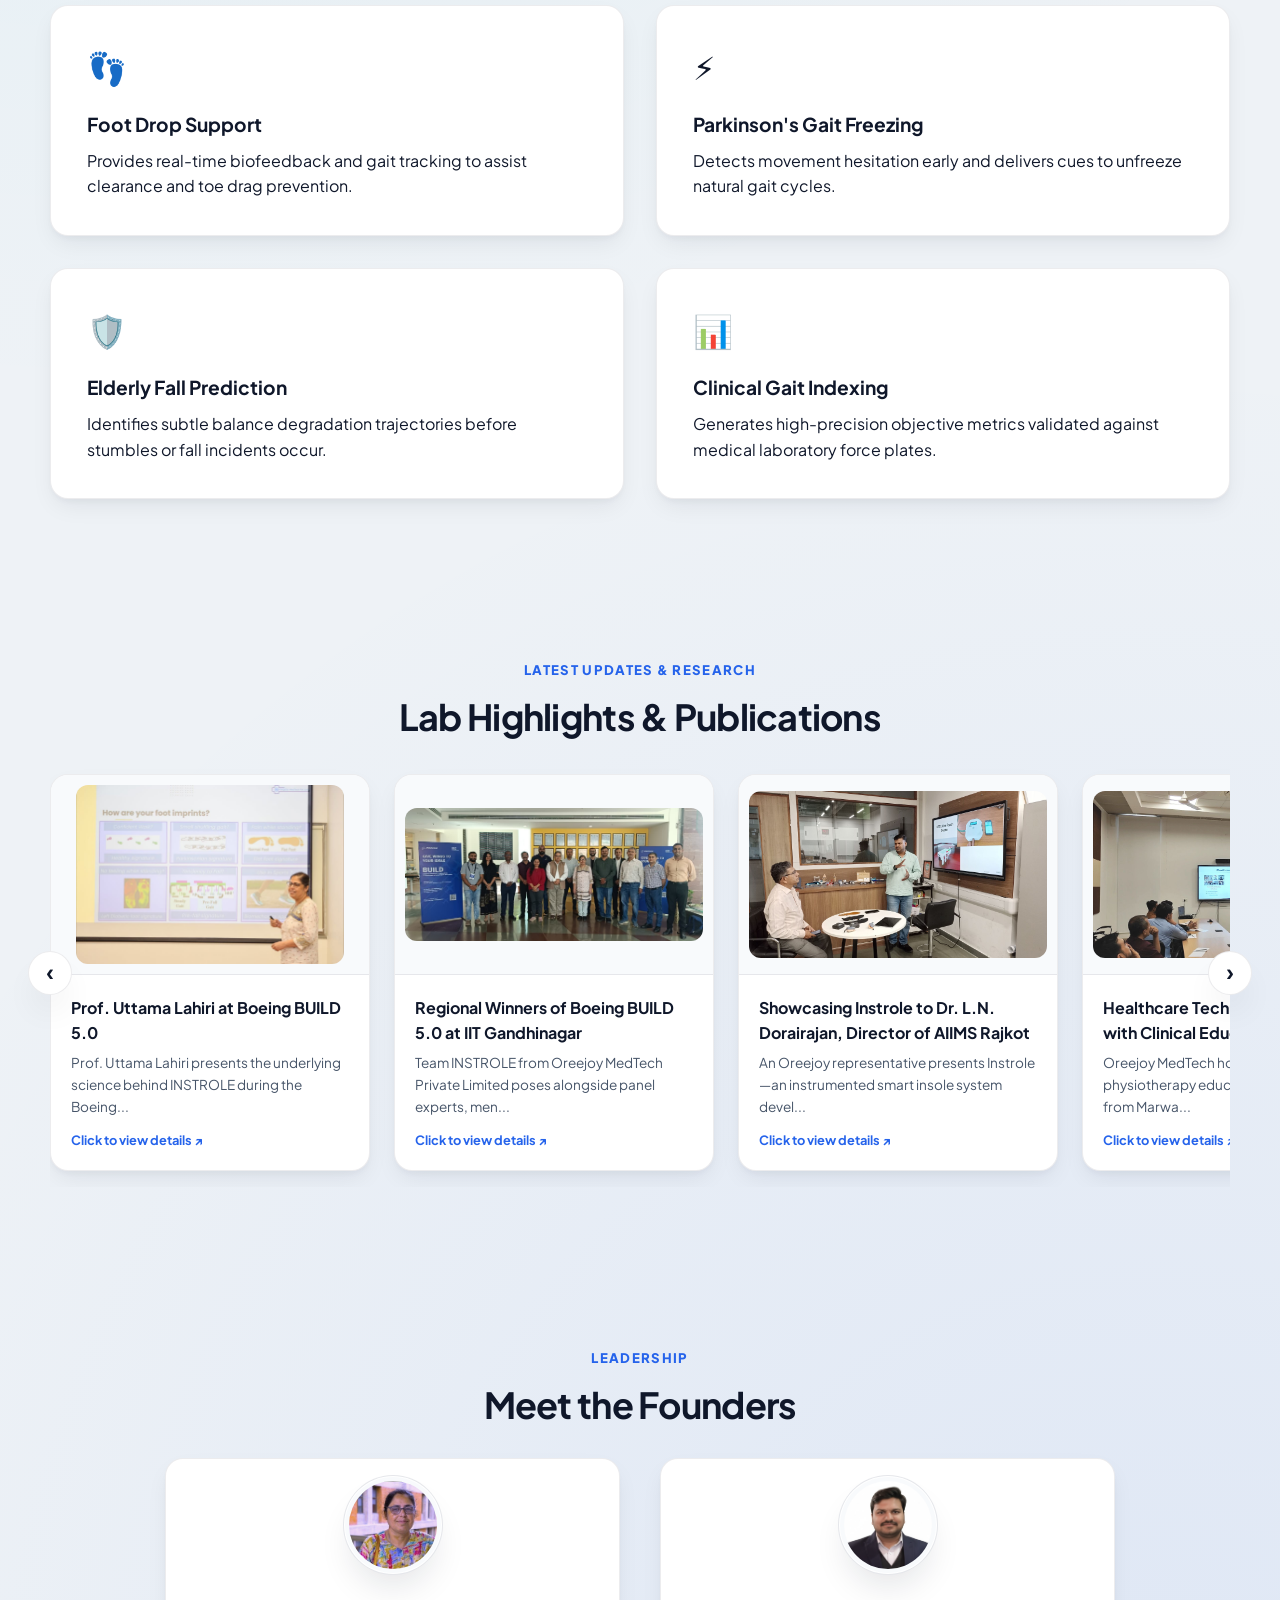
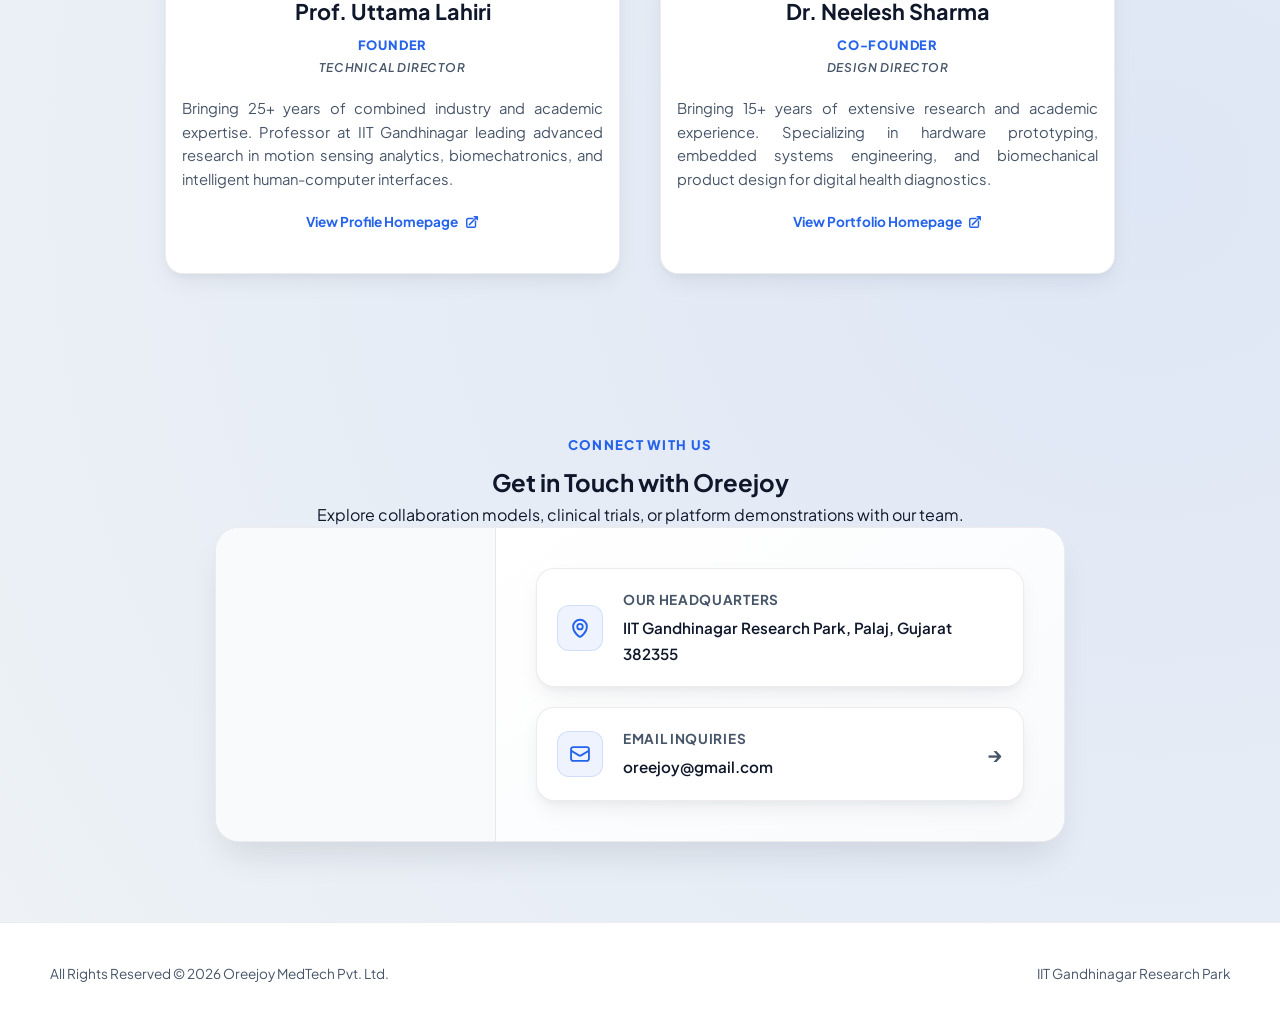
==== commit a570552c: "Improve video controls and mobile menu behavior" ====
--- a/index.html
+++ b/index.html
@@ -7,7 +7,7 @@
   <link rel="preconnect" href="https://fonts.googleapis.com">
   <link rel="preconnect" href="https://fonts.gstatic.com" crossorigin>
   <link href="https://fonts.googleapis.com/css2?family=Plus+Jakarta+Sans:wght@400;500;600;700;800&display=swap" rel="stylesheet">
-  <link rel="stylesheet" href="styles.css">
+  <link rel="stylesheet" href="styles.css?v=2">
 </head>
 <body>
 
@@ -53,7 +53,7 @@
           <p class="hero-lead">Instrole uses intelligent foot pressure analysis to identify changes in movement, promote safer mobility, and empower preventive care.</p>
           
           <div class="hero-actions">
-            <a href="doc.pdf" download class="button primary">Download Brochure ↓</a>
+            <a href="assets/doc.pdf" download class="button primary">Download Brochure ↓</a>
             <a href="#technology" class="button outline">Explore Technology</a>
           </div>
         </div>
@@ -84,10 +84,14 @@
       
       <!-- Left Column: Video Frame Container -->
       <div class="tech-video-frame">
-        <video autoplay loop muted playsinline poster="assets/video-poster.jpg">
-          <source src="assets/instrole-demo.mp4" type="video/mp4">
+        <video id="techVideo" loop muted playsinline poster="assets/video-poster.jpg">
+          <source src="assets/demo/instrole-demo.mp4" type="video/mp4">
           Your browser does not support the video tag.
         </video>
+        <div class="video-controls">
+          <button class="video-control-btn" id="videoPlayPause" aria-label="Play or pause video">▶</button>
+          <input type="range" id="videoSeek" class="video-seek" value="0" min="0" max="100" step="0.1">
+        </div>
       </div>
 
       <!-- Right Column: Clean Stacked Step Items -->
@@ -314,4 +318,4 @@
 
   <script src="script.js?v=2"></script>
 </body>
-</html>+</html>
--- a/styles.css
+++ b/styles.css
@@ -91,16 +91,29 @@
 /* Mobile Toggle Button */
 .mobile-toggle {
   display: none;
-  background: transparent;
-  border: none;
+  align-items: center;
+  justify-content: center;
+  width: 44px;
+  height: 44px;
+  border-radius: 50%;
+  background: var(--surface);
+  border: 1px solid var(--surface-border);
   padding: 8px;
   cursor: pointer;
   color: var(--text-dark);
+  box-shadow: var(--shadow-soft);
+}
+
+.mobile-toggle svg {
+  width: 22px;
+  height: 22px;
+  stroke-width: 2;
 }
 
 /* Mobile nav overlay that dims the page when nav is open */
 .mobile-nav-overlay {
   display: none;
+  pointer-events: none;
 }
 .mobile-nav-overlay.active {
   display: block;
@@ -108,6 +121,7 @@
   inset: 0;
   background: rgba(15, 23, 42, 0.45);
   z-index: 1400;
+  pointer-events: none;
 }
 
 /* Mobile nav open state */
@@ -123,13 +137,16 @@
   padding: 2.5rem 1.5rem;
   gap: 1rem;
   box-shadow: 0 30px 60px rgba(0,0,0,0.18);
-  z-index: 1500;
+  z-index: 1600;
+  pointer-events: auto;
 }
 
 /* Make nav links large and tappable in mobile open state */
 .site-nav.mobile-open a { 
   font-size: 1.05rem; 
-  padding: 0.6rem 0; 
+  padding: 0.75rem 0;
+  position: relative;
+  z-index: 1;
 }
 
 /* Buttons */
@@ -343,21 +360,70 @@
 .tech-video-frame {
   position: relative;
   width: 100%;
-  height: 100%;
   background: var(--surface);
   border: 1px solid var(--surface-border);
   border-radius: var(--radius-lg);
   box-shadow: var(--shadow-depth);
   overflow: hidden;
-  padding: 12px; 
+  padding: 12px;
+  display: flex;
+  align-items: center;
+  justify-content: center;
+  aspect-ratio: 16 / 9;
 }
 
 .tech-video-frame video {
   width: 100%;
   height: 100%;
-  object-fit: cover;
+  object-fit: contain;
   border-radius: var(--radius-md);
   display: block;
+  background: #0f172a;
+}
+
+.video-controls {
+  position: absolute;
+  left: 16px;
+  right: 16px;
+  bottom: 14px;
+  display: flex;
+  align-items: center;
+  gap: 0.6rem;
+  padding: 0.55rem 0.7rem;
+  border-radius: 999px;
+  background: rgba(15, 23, 42, 0.58);
+  backdrop-filter: blur(8px);
+  box-shadow: 0 10px 22px rgba(0, 0, 0, 0.16);
+  opacity: 1;
+  transform: translateY(0);
+  pointer-events: auto;
+}
+
+.video-control-btn {
+  border: none;
+  width: 34px;
+  height: 34px;
+  border-radius: 50%;
+  background: rgba(255, 255, 255, 0.95);
+  color: var(--text-dark);
+  font-size: 0.95rem;
+  font-weight: 700;
+  cursor: pointer;
+  display: flex;
+  align-items: center;
+  justify-content: center;
+  transition: transform 0.2s ease;
+}
+
+.video-control-btn:hover {
+  transform: scale(1.04);
+}
+
+.video-seek {
+  flex: 1;
+  accent-color: #fff;
+  cursor: pointer;
+  height: 4px;
 }
 
 .workflow-stack {
@@ -954,5 +1020,5 @@
 }
 
 @media (max-width: 900px) {
-  .mobile-toggle { display: block; }
+  .mobile-toggle { display: flex; }
 }
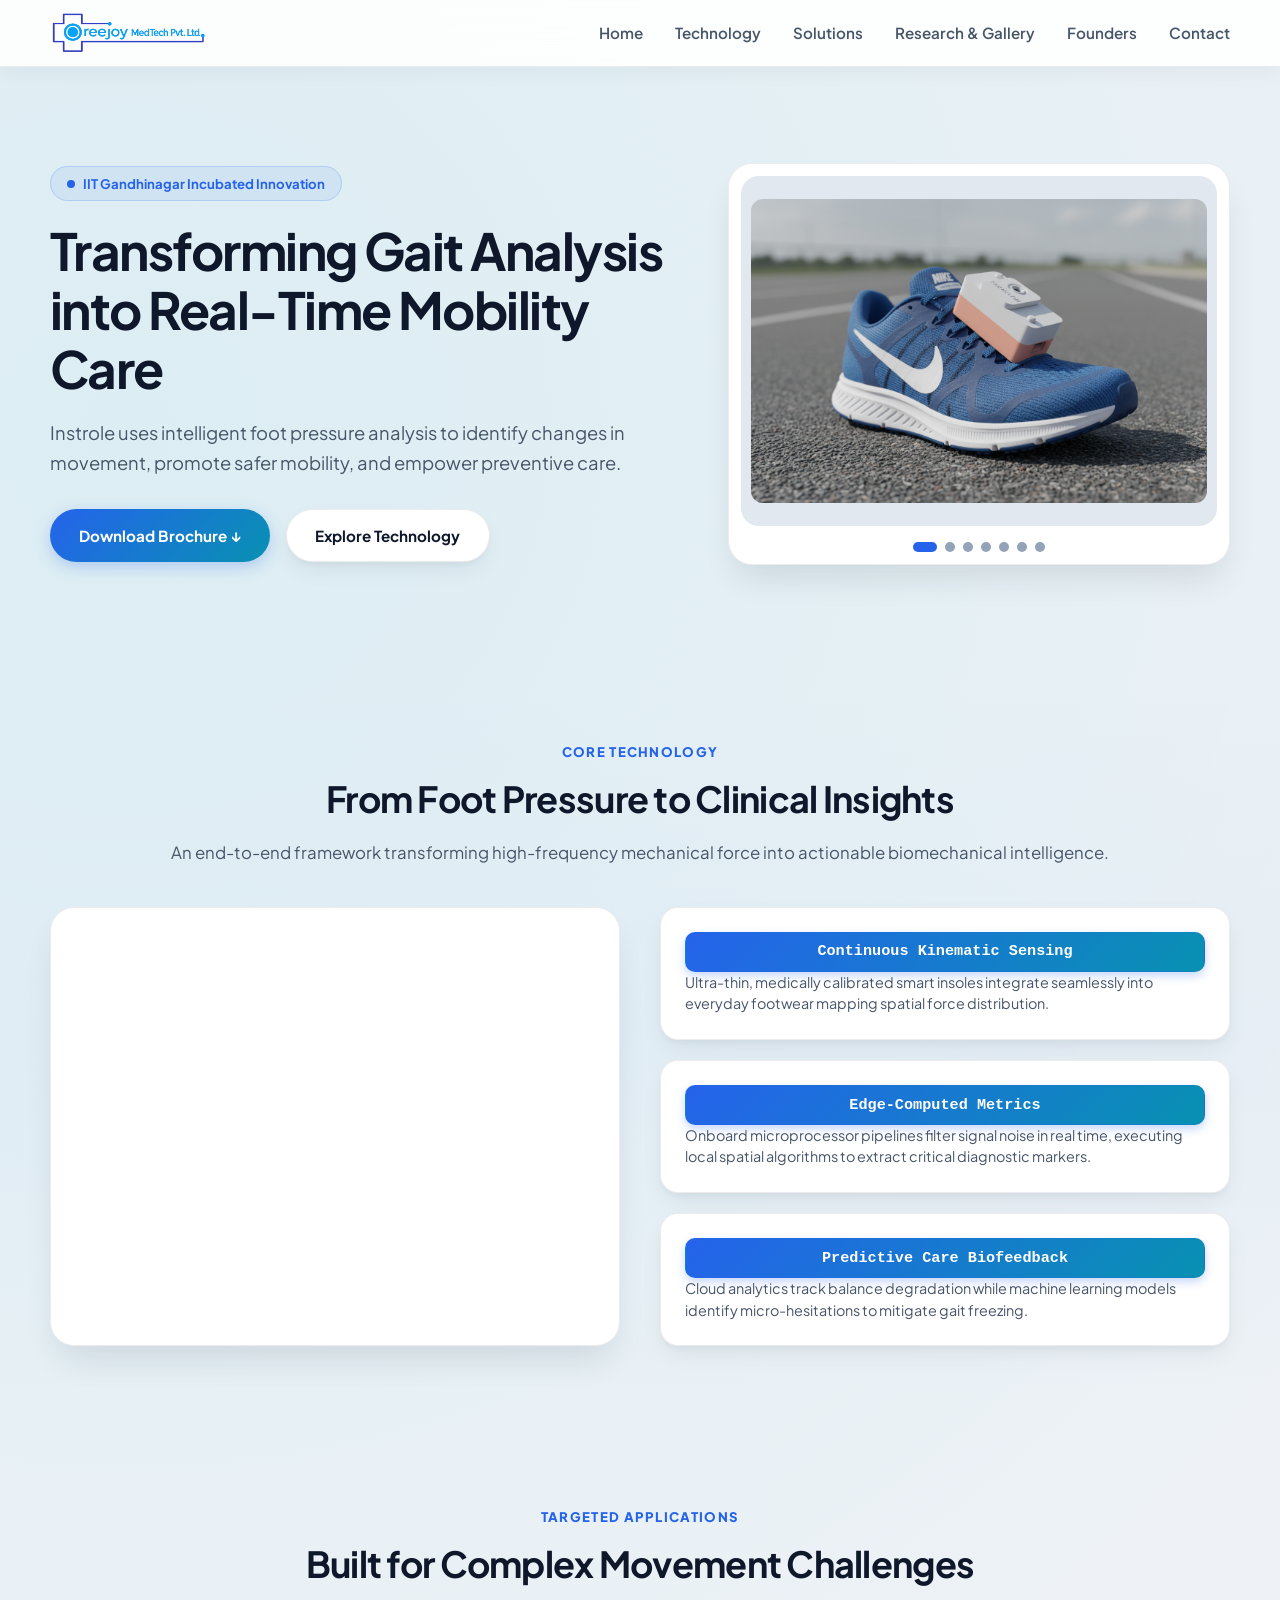
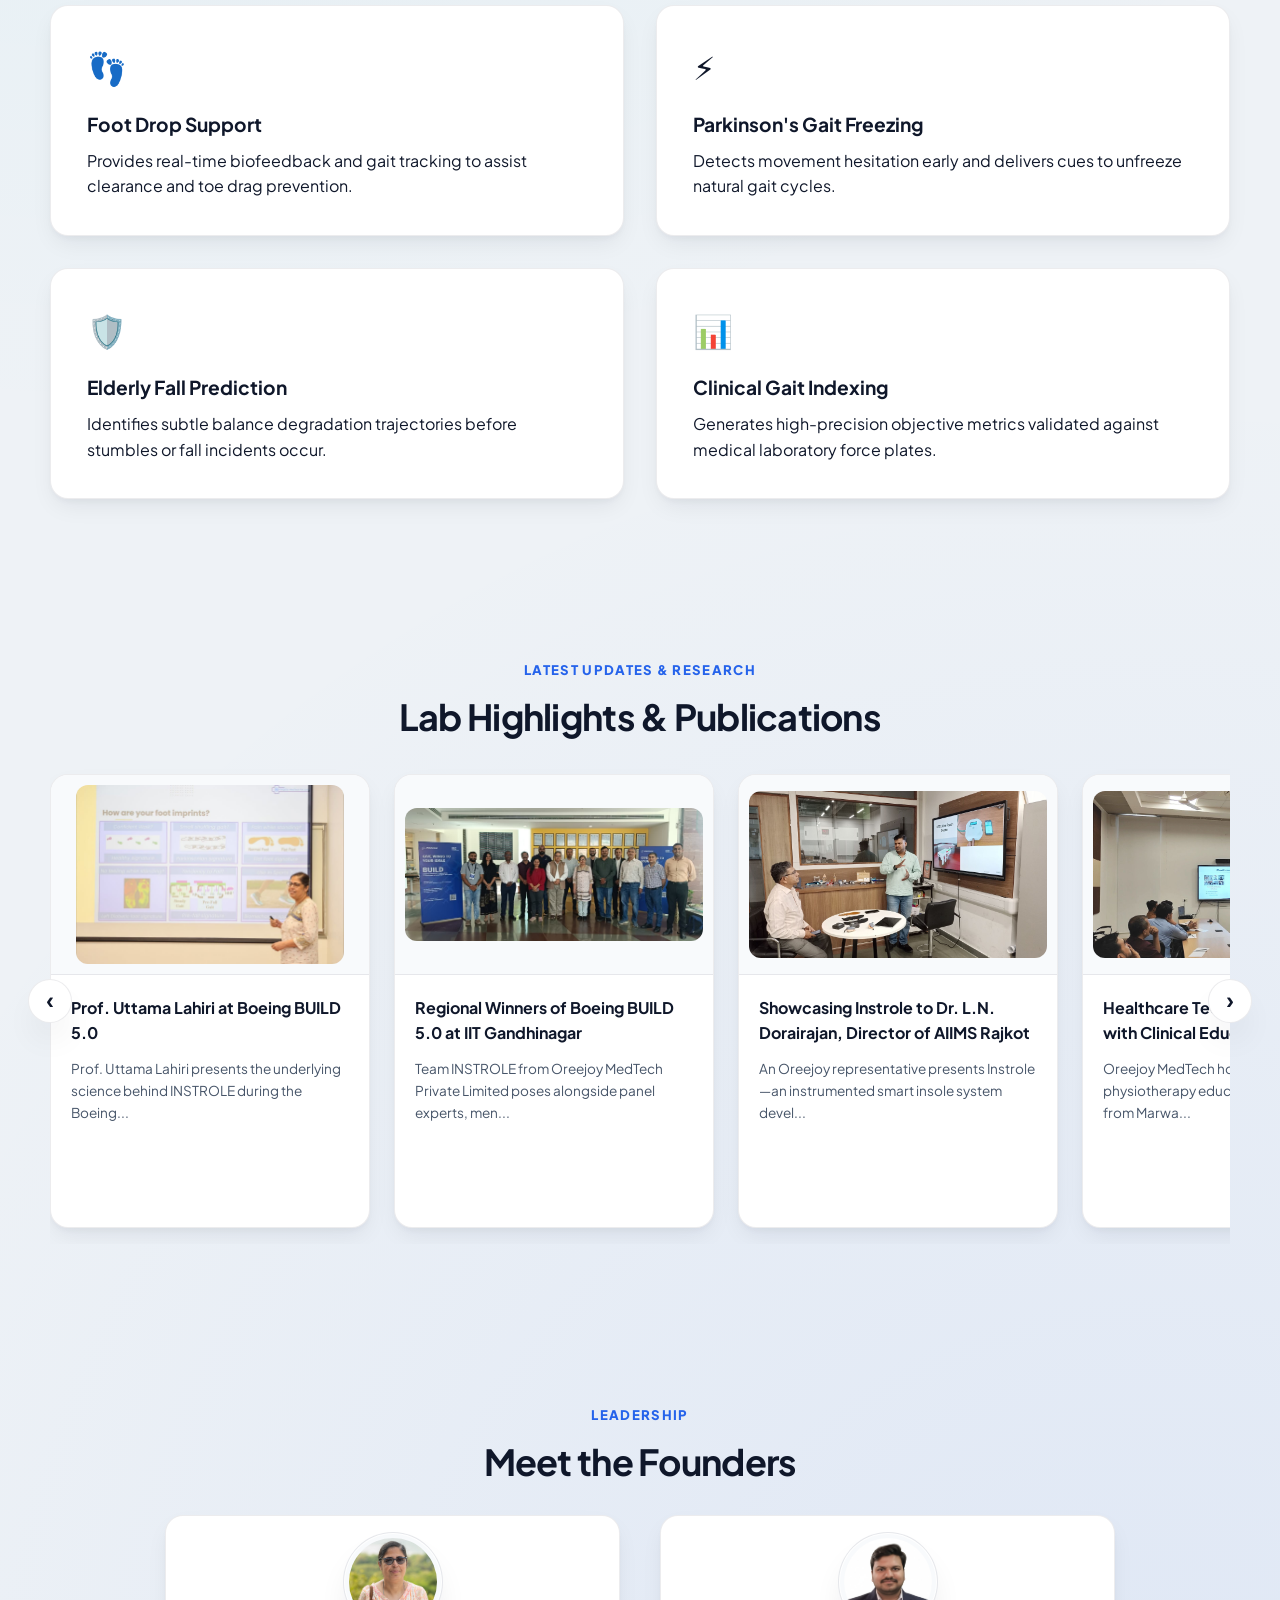
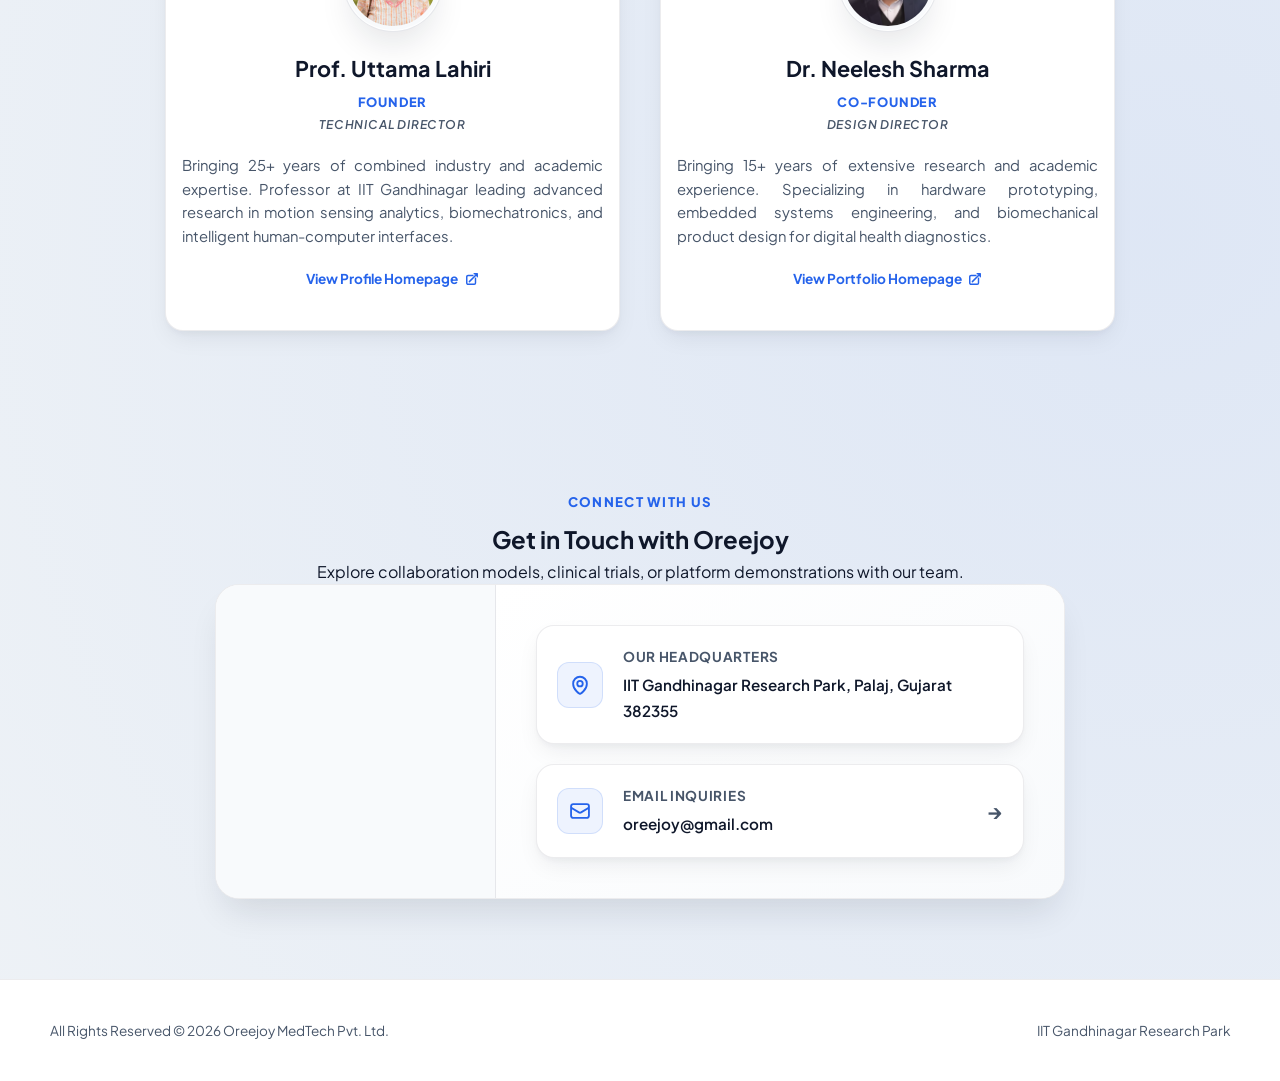
==== commit 92fdac0f: "Update publication highlights and founder photo" ====
--- a/index.html
+++ b/index.html
@@ -7,7 +7,7 @@
   <link rel="preconnect" href="https://fonts.googleapis.com">
   <link rel="preconnect" href="https://fonts.gstatic.com" crossorigin>
   <link href="https://fonts.googleapis.com/css2?family=Plus+Jakarta+Sans:wght@400;500;600;700;800&display=swap" rel="stylesheet">
-  <link rel="stylesheet" href="styles.css?v=2">
+  <link rel="stylesheet" href="styles.css?v=4">
 </head>
 <body>
 
@@ -195,7 +195,7 @@
           <div class="team-profile-card">
             <div class="profile-main">
               <div class="avatar-frame">
-                <img src="assets/founders/founder_1.jpeg" alt="Prof. Uttama Lahiri">
+                <img src="assets/founders/founder_1.jpg" alt="Prof. Uttama Lahiri">
               </div>
               <h3>Prof. Uttama Lahiri</h3>
               <div class="role-group">
@@ -297,8 +297,14 @@
   <div class="modal-overlay" id="galleryModal">
     <div class="modal-card">
       <button class="modal-close" id="modalClose">&times;</button>
-      <div class="modal-img-wrapper">
-        <img id="modalImg" src="" alt="Detail Image">
+      <div class="modal-visual-wrapper" id="modalVisualWrapper">
+        <div class="modal-img-wrapper">
+          <img id="modalImg" src="" alt="Detail Image">
+        </div>
+        <div class="modal-abstract-wrapper" id="modalAbstractWrapper" hidden>
+          <span class="modal-abstract-label">Abstract</span>
+          <p id="modalAbstract"></p>
+        </div>
       </div>
       <div class="modal-body">
         <span class="modal-tag" id="modalTag">Highlight</span>
@@ -316,6 +322,6 @@
     </div>
   </footer>
 
-  <script src="script.js?v=2"></script>
+  <script src="script.js?v=4"></script>
 </body>
 </html>
--- a/styles.css
+++ b/styles.css
@@ -91,29 +91,16 @@
 /* Mobile Toggle Button */
 .mobile-toggle {
   display: none;
-  align-items: center;
-  justify-content: center;
-  width: 44px;
-  height: 44px;
-  border-radius: 50%;
-  background: var(--surface);
-  border: 1px solid var(--surface-border);
+  background: transparent;
+  border: none;
   padding: 8px;
   cursor: pointer;
   color: var(--text-dark);
-  box-shadow: var(--shadow-soft);
-}
-
-.mobile-toggle svg {
-  width: 22px;
-  height: 22px;
-  stroke-width: 2;
 }
 
 /* Mobile nav overlay that dims the page when nav is open */
 .mobile-nav-overlay {
   display: none;
-  pointer-events: none;
 }
 .mobile-nav-overlay.active {
   display: block;
@@ -121,7 +108,6 @@
   inset: 0;
   background: rgba(15, 23, 42, 0.45);
   z-index: 1400;
-  pointer-events: none;
 }
 
 /* Mobile nav open state */
@@ -137,16 +123,13 @@
   padding: 2.5rem 1.5rem;
   gap: 1rem;
   box-shadow: 0 30px 60px rgba(0,0,0,0.18);
-  z-index: 1600;
-  pointer-events: auto;
+  z-index: 1500;
 }
 
 /* Make nav links large and tappable in mobile open state */
 .site-nav.mobile-open a { 
   font-size: 1.05rem; 
-  padding: 0.75rem 0;
-  position: relative;
-  z-index: 1;
+  padding: 0.6rem 0; 
 }
 
 /* Buttons */
@@ -360,70 +343,51 @@
 .tech-video-frame {
   position: relative;
   width: 100%;
+  height: 100%;
   background: var(--surface);
   border: 1px solid var(--surface-border);
   border-radius: var(--radius-lg);
   box-shadow: var(--shadow-depth);
   overflow: hidden;
-  padding: 12px;
-  display: flex;
-  align-items: center;
-  justify-content: center;
-  aspect-ratio: 16 / 9;
+  padding: 12px; 
 }
 
 .tech-video-frame video {
   width: 100%;
   height: 100%;
-  object-fit: contain;
+  object-fit: cover;
   border-radius: var(--radius-md);
   display: block;
-  background: #0f172a;
 }
 
 .video-controls {
-  position: absolute;
-  left: 16px;
-  right: 16px;
-  bottom: 14px;
   display: flex;
   align-items: center;
-  gap: 0.6rem;
-  padding: 0.55rem 0.7rem;
+  gap: 0.75rem;
+  margin-top: 0.75rem;
+}
+
+.video-control-btn {
+  width: 2.75rem;
+  height: 2.75rem;
+  border: 1px solid var(--surface-border);
   border-radius: 999px;
-  background: rgba(15, 23, 42, 0.58);
-  backdrop-filter: blur(8px);
-  box-shadow: 0 10px 22px rgba(0, 0, 0, 0.16);
-  opacity: 1;
-  transform: translateY(0);
-  pointer-events: auto;
-}
-
-.video-control-btn {
-  border: none;
-  width: 34px;
-  height: 34px;
-  border-radius: 50%;
-  background: rgba(255, 255, 255, 0.95);
+  background: var(--surface-alt);
   color: var(--text-dark);
-  font-size: 0.95rem;
+  font-size: 1rem;
   font-weight: 700;
   cursor: pointer;
-  display: flex;
+  display: inline-flex;
   align-items: center;
   justify-content: center;
-  transition: transform 0.2s ease;
-}
-
-.video-control-btn:hover {
-  transform: scale(1.04);
+  flex-shrink: 0;
 }
 
 .video-seek {
   flex: 1;
-  accent-color: #fff;
+  width: 100%;
+  accent-color: var(--primary);
   cursor: pointer;
-  height: 4px;
 }
 
 .workflow-stack {
@@ -586,6 +550,8 @@
   box-shadow: var(--shadow-soft);
   transition: all 0.3s cubic-bezier(0.16, 1, 0.3, 1); 
   cursor: pointer;
+  display: flex;
+  flex-direction: column;
 }
 
 .gallery-card:hover { 
@@ -594,44 +560,54 @@
   border-color: rgba(37, 99, 235, 0.3); 
 }
 
-.gallery-img-container { 
-  height: 200px; 
-  padding: 10px; 
-  background: var(--surface-alt); 
-  border-bottom: 1px solid var(--surface-border); 
-  display: flex; 
-  align-items: center; 
-  justify-content: center; 
-}
-
-.gallery-img-container img { 
-  max-width: 100%; 
-  max-height: 100%; 
-  object-fit: contain; 
-  border-radius: var(--radius-sm); 
-}
-
-.gallery-info { 
-  padding: 1.25rem; 
-}
-
-.gallery-info h4 { 
-  font-size: 1rem; 
-  margin-bottom: 0.4rem; 
-  color: var(--text-dark); 
-}
-
-.gallery-info p { 
-  font-size: 0.85rem; 
-  color: var(--text-muted); 
-}
-
-.click-hint { 
-  display: block; 
-  margin-top: 0.75rem; 
-  font-size: 0.8rem; 
-  font-weight: 700; 
-  color: var(--primary); 
+.gallery-img-container {
+  height: 200px;
+  padding: 10px;
+  background: var(--surface-alt);
+  border-bottom: 1px solid var(--surface-border);
+  display: flex;
+  align-items: center;
+  justify-content: center;
+}
+
+.gallery-img-container img {
+  max-width: 100%;
+  max-height: 100%;
+  object-fit: contain;
+  border-radius: var(--radius-sm);
+}
+
+.gallery-info {
+  padding: 1.25rem;
+  display: flex;
+  flex-direction: column;
+  gap: 0.75rem;
+}
+
+.gallery-info h4 {
+  font-size: 1rem;
+  margin: 0;
+  color: var(--text-dark);
+}
+
+.gallery-info p {
+  font-size: 0.85rem;
+  color: var(--text-muted);
+  margin: 0;
+}
+
+.gallery-source-link {
+  display: inline-flex;
+  align-items: center;
+  gap: 0.35rem;
+  color: var(--primary);
+  text-decoration: none;
+  font-size: 0.82rem;
+  font-weight: 700;
+}
+
+.gallery-source-link:hover {
+  text-decoration: underline;
 }
 
 /* Modals */
@@ -689,14 +665,18 @@
   z-index: 10; 
 }
 
-.modal-img-wrapper { 
-  height: 300px; 
+.modal-visual-wrapper { 
+  min-height: 220px; 
   background: var(--surface-alt); 
   padding: 1rem; 
   display: flex; 
   align-items: center; 
   justify-content: center; 
   border-bottom: 1px solid var(--surface-border); 
+}
+
+.modal-visual-wrapper.abstract-mode {
+  align-items: flex-start;
 }
 
 .modal-img-wrapper img { 
@@ -706,12 +686,39 @@
   border-radius: var(--radius-sm); 
 }
 
+.modal-abstract-wrapper {
+  width: 100%;
+  max-height: 280px;
+  overflow: auto;
+  background: rgba(255, 255, 255, 0.55);
+  border: 1px solid var(--surface-border);
+  border-radius: var(--radius-sm);
+  padding: 1rem;
+}
+
+.modal-abstract-label {
+  display: inline-block;
+  font-size: 0.72rem;
+  font-weight: 800;
+  color: var(--primary);
+  text-transform: uppercase;
+  letter-spacing: 0.06em;
+  margin-bottom: 0.6rem;
+}
+
+.modal-abstract-wrapper p {
+  margin: 0;
+  color: var(--text-dark);
+  font-size: 0.92rem;
+  line-height: 1.65;
+}
+
 .modal-body { 
   padding: 1.75rem; 
 }
 
 .modal-body h3 { 
-  font-size: 1.4rem; 
+  font-size: 1.1rem; 
   margin-bottom: 0.5rem; 
 }
 
@@ -1020,5 +1027,5 @@
 }
 
 @media (max-width: 900px) {
-  .mobile-toggle { display: flex; }
+  .mobile-toggle { display: block; }
 }
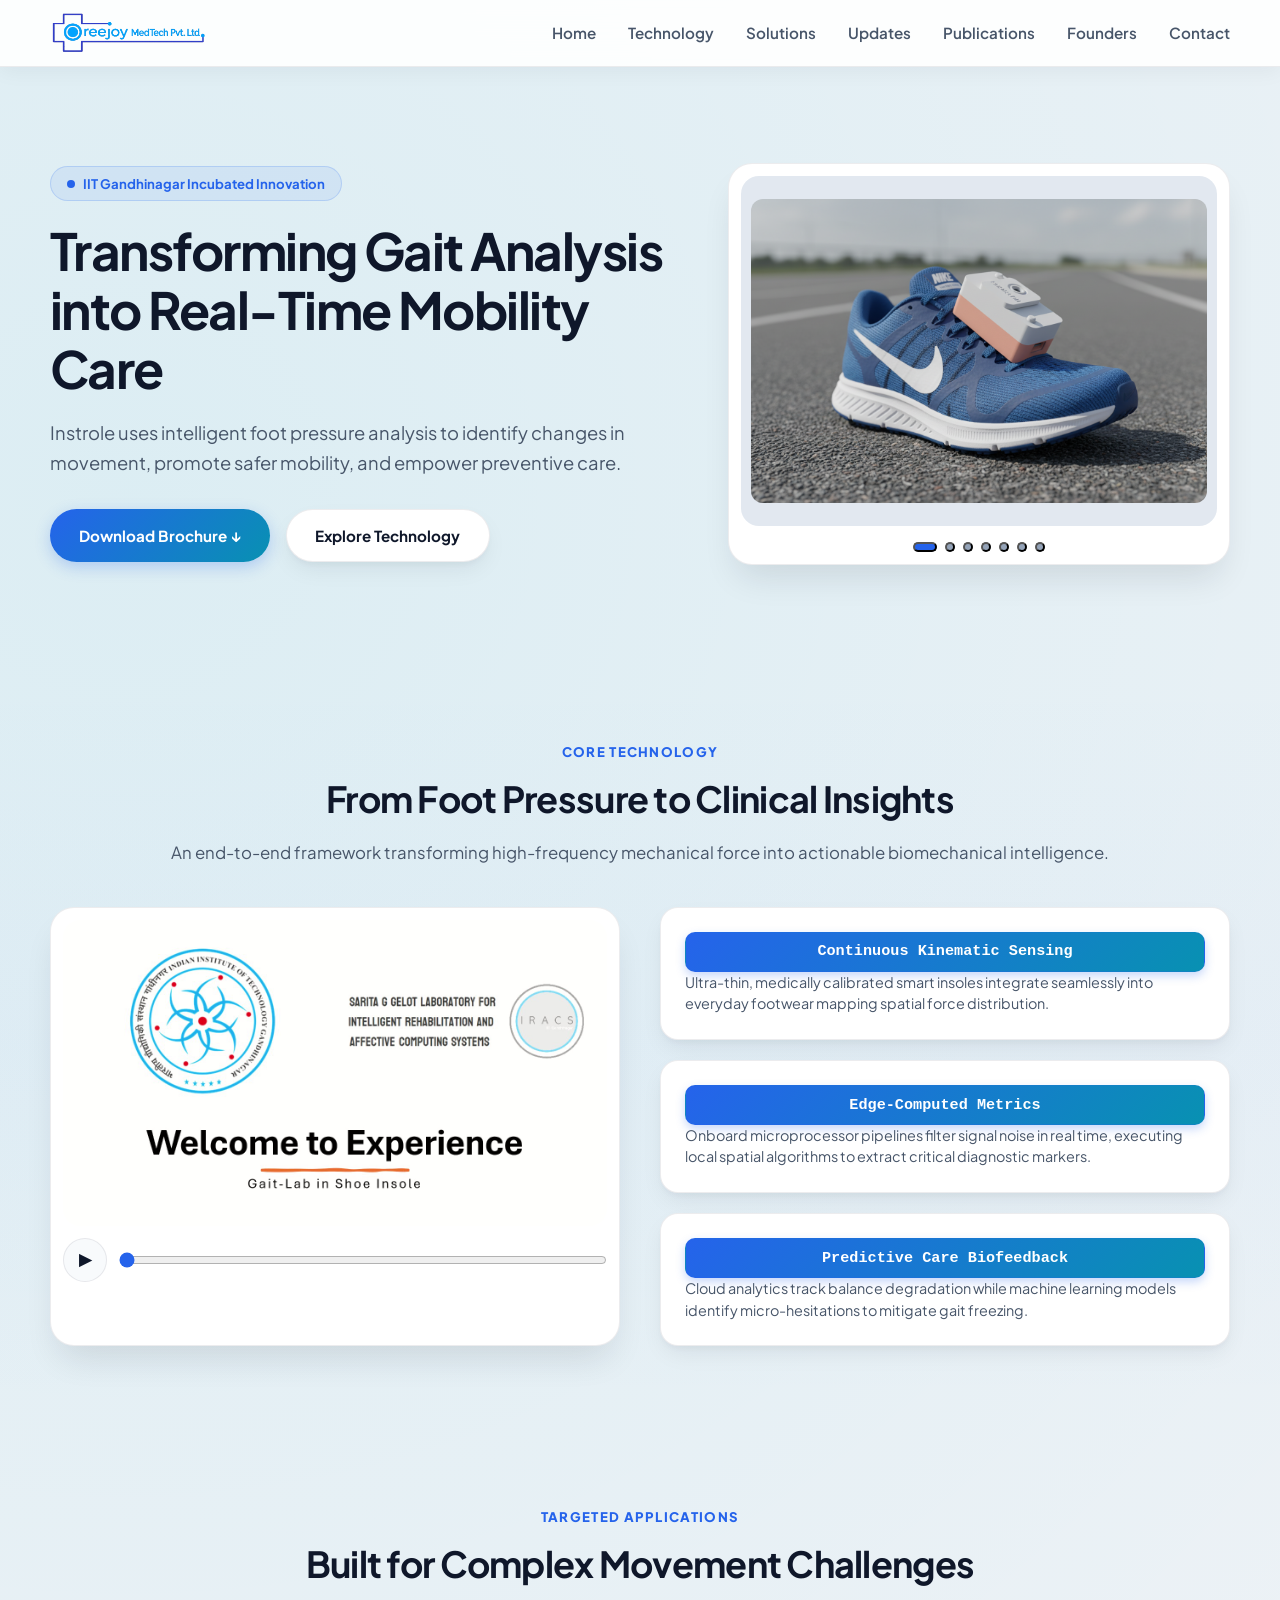
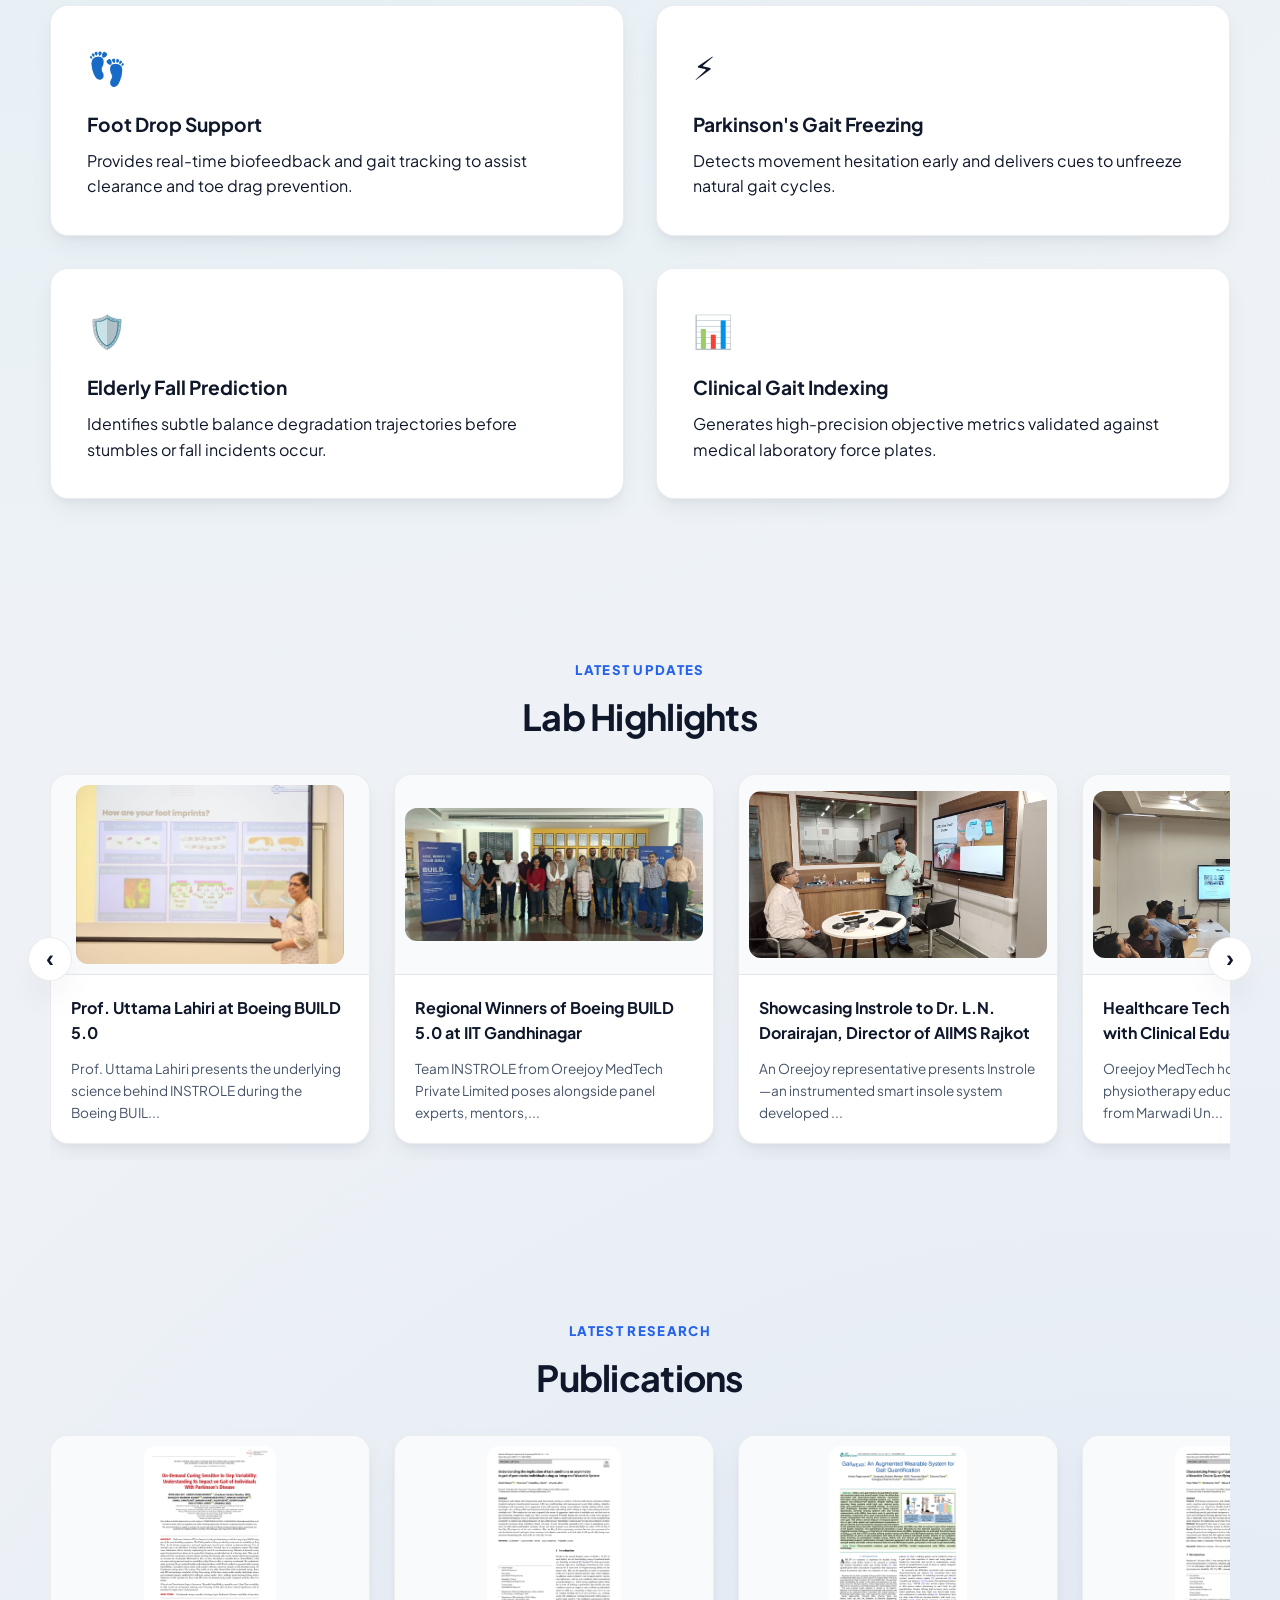
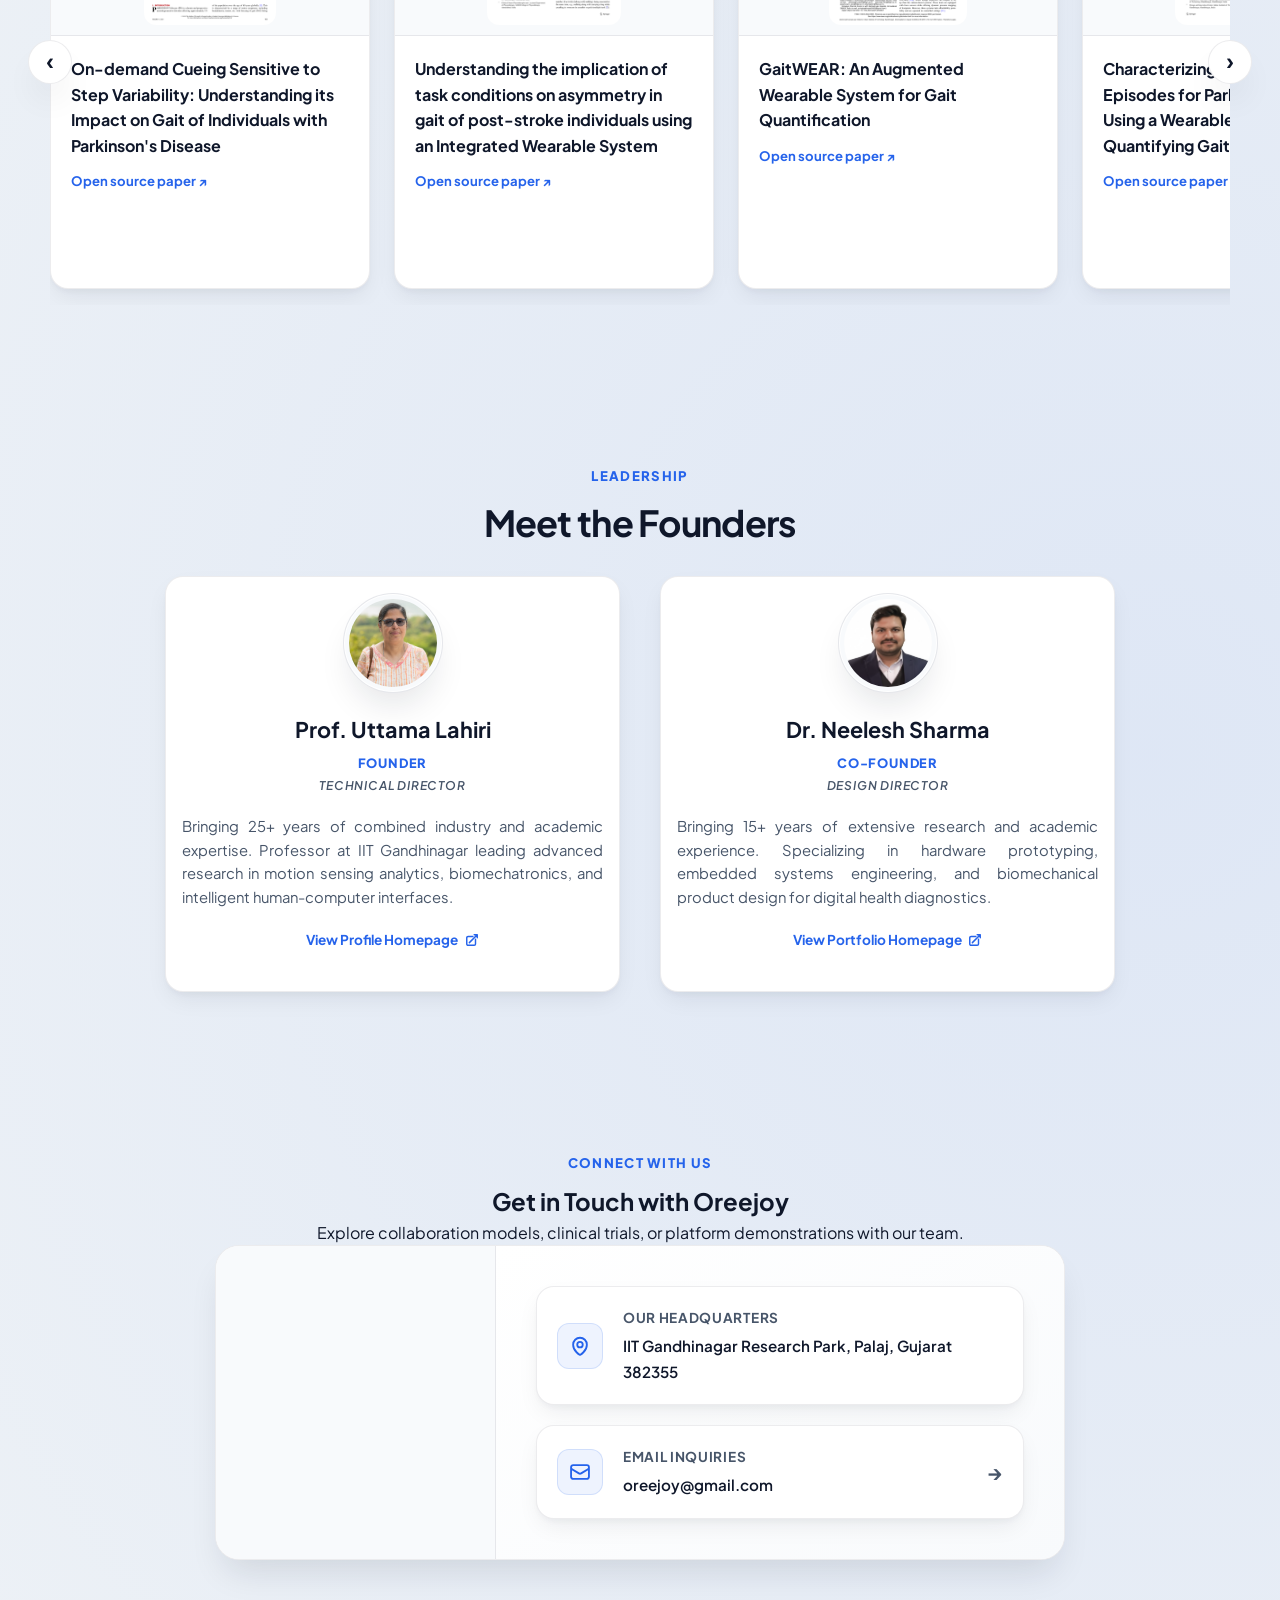
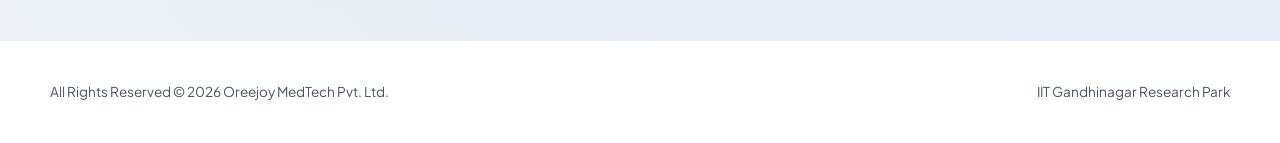
==== commit 8a325e4d: "Update gallery scripts and publication data" ====
--- a/index.html
+++ b/index.html
@@ -30,7 +30,8 @@
         <a href="#home">Home</a>
         <a href="#technology">Technology</a>
         <a href="#solutions">Solutions</a>
-        <a href="#updates">Research & Gallery</a>
+        <a href="#highlights">Updates</a>
+        <a href="#publications">Publications</a>
         <a href="#team">Founders</a>
         <a href="#contact">Contact</a>
       </nav>
@@ -164,24 +165,42 @@
       </div>
     </section>
 
-    <!-- 4. Horizontally Scrollable Publications Gallery Section -->
-    <section class="section" id="updates">
-      <div class="container">
-        <div class="section-header text-center">
-          <span class="section-tag">Latest Updates & Research</span>
-          <h2>Lab Highlights & Publications</h2>
-        </div>
-
-        <div class="gallery-wrapper">
-          <button class="scroll-btn prev-btn" id="scrollPrev" aria-label="Scroll Left">‹</button>
-          <div class="gallery-scroll-container" id="galleryContainer">
-            <!-- Components/gallery-card.html will inject dynamically here -->
-          </div>
-          <button class="scroll-btn next-btn" id="scrollNext" aria-label="Scroll Right">›</button>
-        </div>
-      </div>
-    </section>
-    
+<!-- 4. Horizontally Scrollable Highlight Gallery Section -->
+<section class="section" id="highlights">
+  <div class="container">
+    <div class="section-header text-center">
+      <span class="section-tag">Latest Updates</span>
+      <h2>Lab Highlights</h2>
+    </div>
+
+    <div class="gallery-wrapper">
+      <button class="scroll-btn prev-btn" id="highlightsScrollPrev" aria-label="Scroll Left">‹</button>
+      <div class="gallery-scroll-container" id="highlightsContainer">
+        <!-- Dynmaically loaded via highlights.json -->
+      </div>
+      <button class="scroll-btn next-btn" id="highlightsScrollNext" aria-label="Scroll Right">›</button>
+    </div>
+  </div>
+</section>
+
+<!-- 5. Horizontally Scrollable Publications Gallery Section -->
+<section class="section" id="publications">
+  <div class="container">
+    <div class="section-header text-center">
+      <span class="section-tag">Latest Research</span>
+      <h2>Publications</h2>
+    </div>
+
+    <div class="gallery-wrapper">
+      <button class="scroll-btn prev-btn" id="publicationsScrollPrev" aria-label="Scroll Left">‹</button>
+      <div class="gallery-scroll-container" id="publicationsContainer">
+        <!-- Dynamically loaded via publications.json -->
+      </div>
+      <button class="scroll-btn next-btn" id="publicationsScrollNext" aria-label="Scroll Right">›</button>
+    </div>
+  </div>
+</section>
+
     <!-- Founders Section (Static & Left Paragraph Justified Layout) -->
     <section class="section" id="team">
       <div class="container">
--- a/styles.css
+++ b/styles.css
@@ -343,21 +343,26 @@
 .tech-video-frame {
   position: relative;
   width: 100%;
-  height: 100%;
+  min-height: 320px;
+  aspect-ratio: 16 / 9;
   background: var(--surface);
   border: 1px solid var(--surface-border);
   border-radius: var(--radius-lg);
   box-shadow: var(--shadow-depth);
   overflow: hidden;
-  padding: 12px; 
+  padding: 12px;
+  display: flex;
+  flex-direction: column;
 }
 
 .tech-video-frame video {
   width: 100%;
-  height: 100%;
+  height: auto;
+  aspect-ratio: 16 / 9;
   object-fit: cover;
   border-radius: var(--radius-md);
   display: block;
+  background: #0f172a;
 }
 
 .video-controls {
